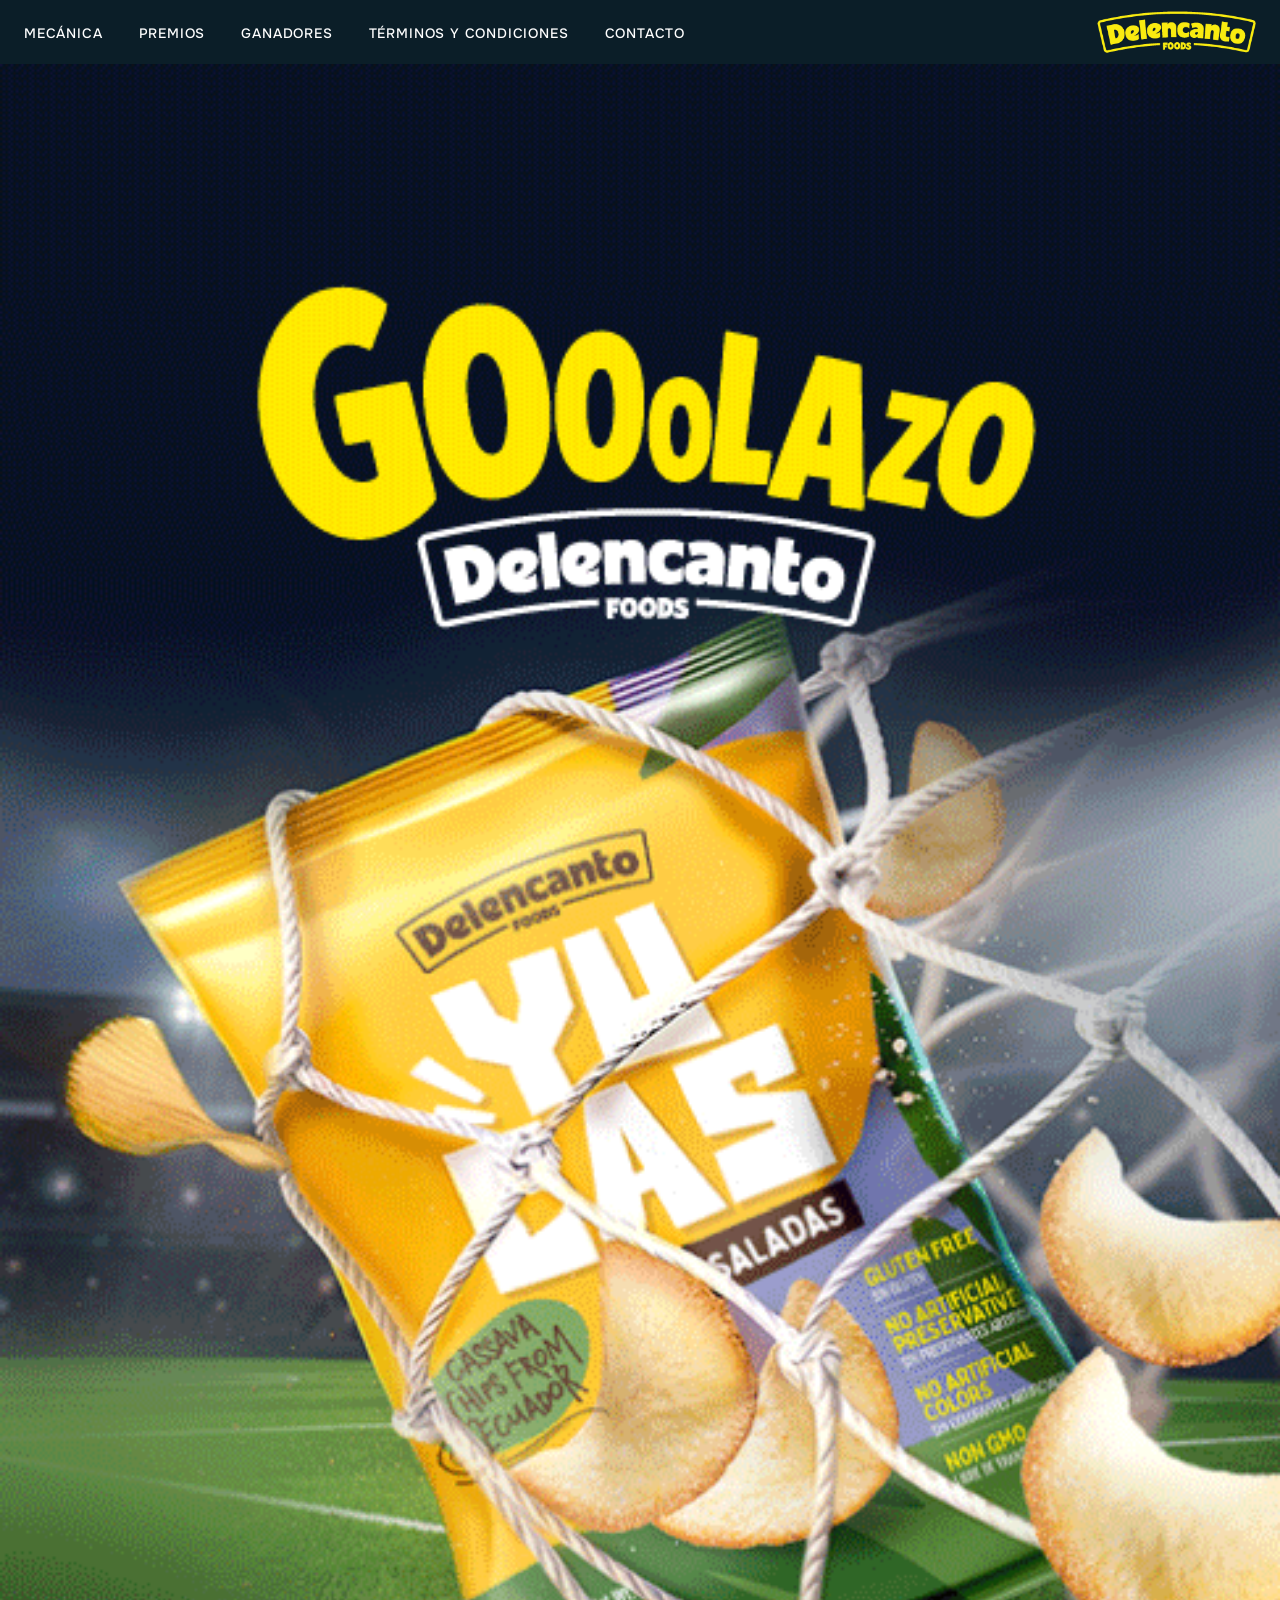
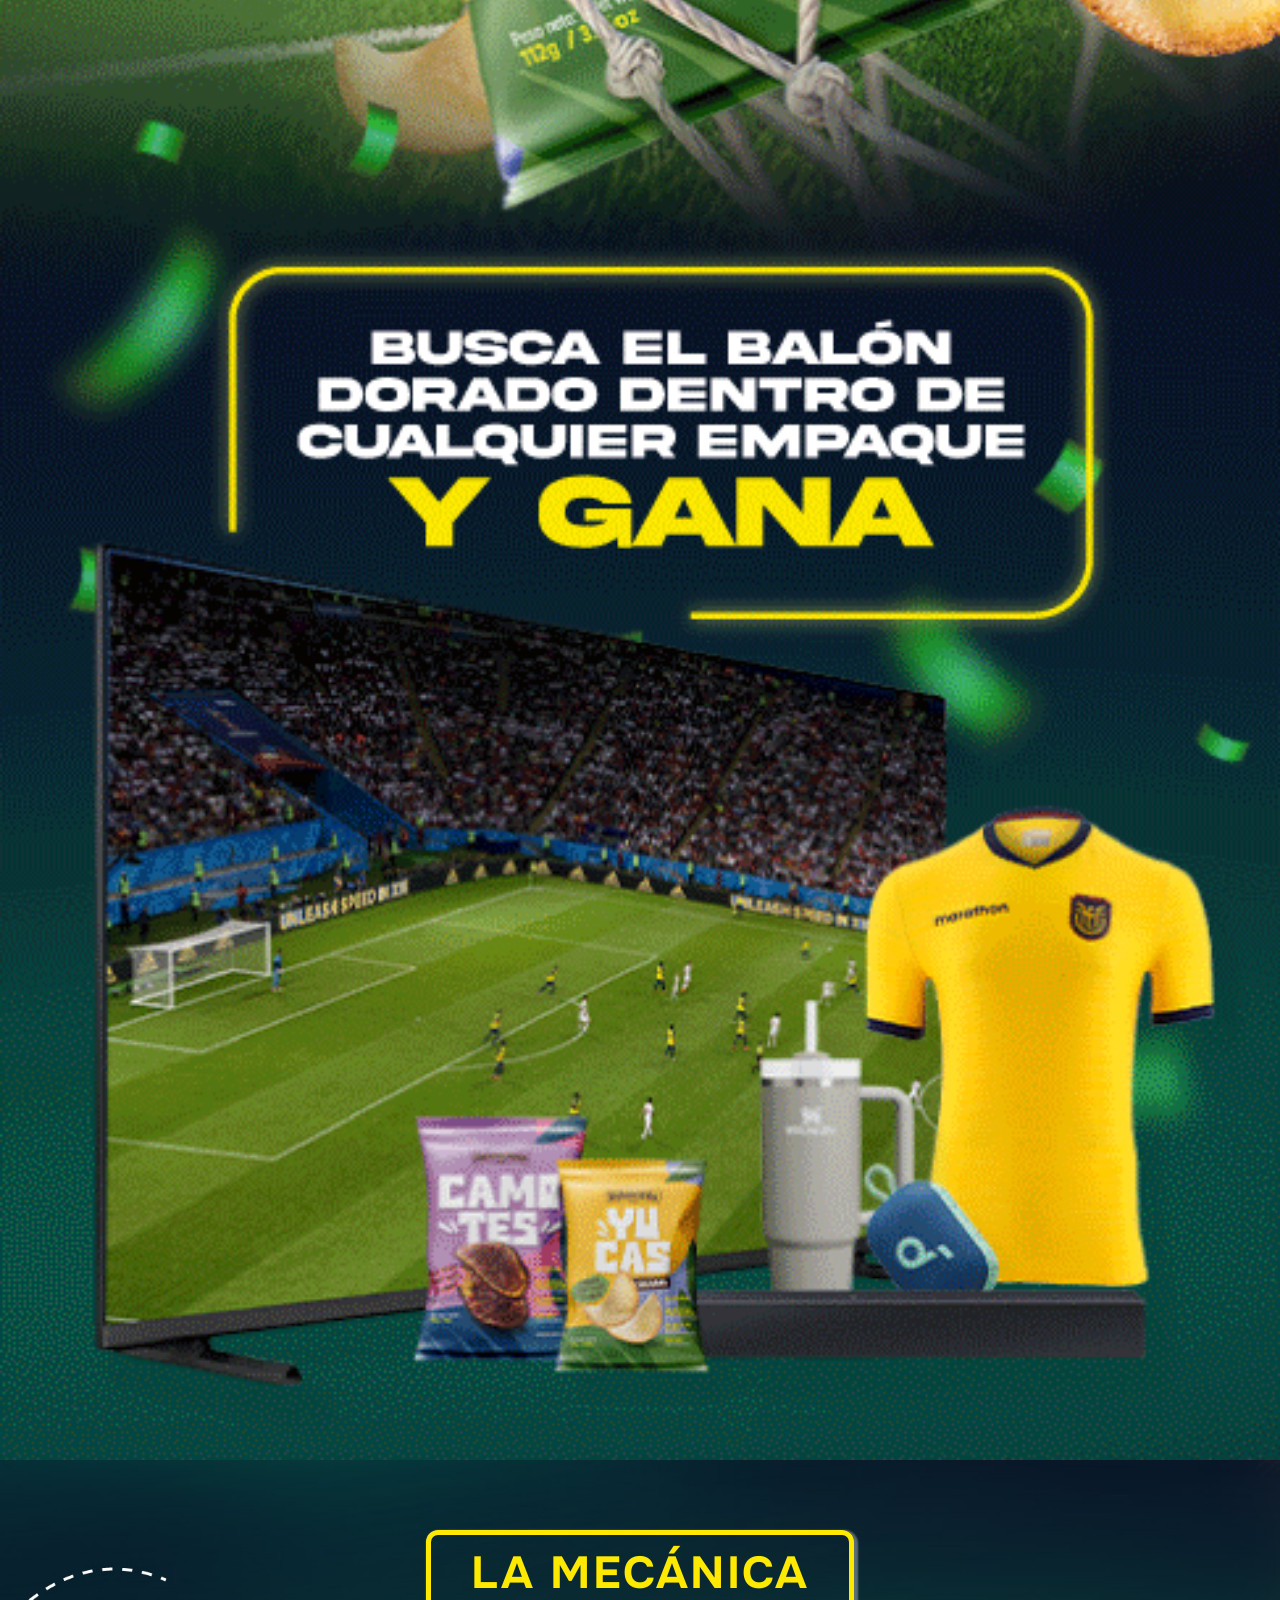
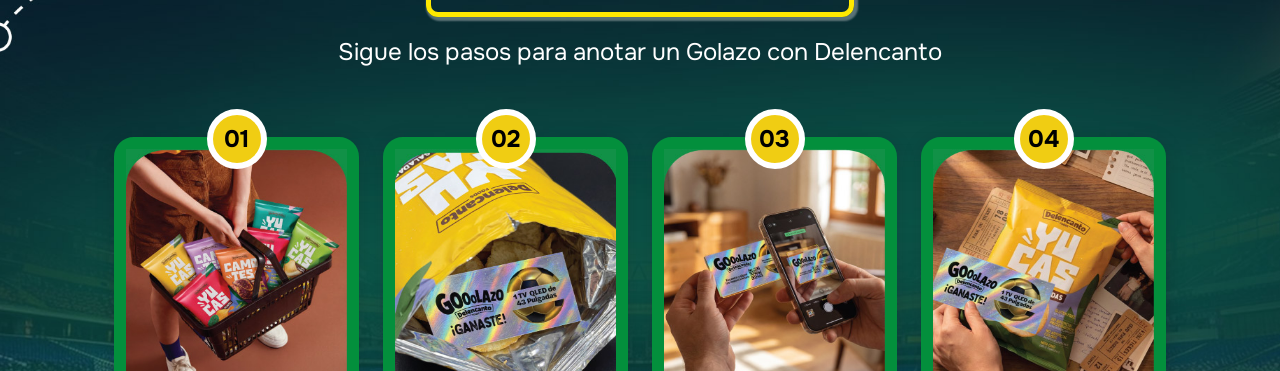
==== index.html @ becabbd2 "Card fixes and subtitle also" ====
<!DOCTYPE html>
<html lang="es">
<head>
  <meta charset="UTF-8" />
  <meta name="viewport" content="width=device-width, initial-scale=1.0" />
  <meta name="description" content="GOooLAZO – La promo mundial de Delencanto Foods. Busca el Balón Dorado en tu empaque y gana premios increíbles." />
  <title>GOooLAZO – Delencanto Foods</title>
  <link rel="preconnect" href="https://fonts.googleapis.com" />
  <link rel="preconnect" href="https://fonts.gstatic.com" crossorigin />
  <link href="https://fonts.googleapis.com/css2?family=Onest:wght@100;300;400;500;700;900&display=swap" rel="stylesheet" />
  <link rel="stylesheet" href="css/styles.css" />
</head>
<body>

  <!-- ══════════════════════════════════════════════════════
       HEADER
  ══════════════════════════════════════════════════════ -->
  <header class="site-header">
    <div class="header-inner">

          <!-- Hamburger (mobile) -->
      <button class="hamburger" id="hamburger" aria-label="Abrir menú" aria-expanded="false">
        <span></span><span></span><span></span>
      </button>

      <!-- Desktop nav -->
      <nav aria-label="Navegación principal">
        <ul class="nav-links">
          <li><a href="#mecanica">Mecánica</a></li>
          <li><a href="#premios">Premios</a></li>
          <li><a href="#ganadores">Ganadores</a></li>
          <li><a href="terminos.html">Términos y Condiciones</a></li>
          <li><a href="https://wa.me/593983345228" target="_blank" rel="noopener noreferrer">Contacto</a></li>
        </ul>
      </nav>

      <!-- Logo -->
      <div class="header-logo">
       <img src="assets/images/logo-delencanto.png" alt="Delencanto Foods" /> 
      </div>

  

    </div>

    <!-- Mobile nav dropdown -->
    <nav id="mobile-nav" class="mobile-nav" aria-label="Menú móvil">
      <a href="#mecanica">Mecánica</a>
      <a href="#premios">Premios</a>
      <a href="#ganadores">Ganadores</a>
      <a href="terminos.html">Términos y Condiciones</a>
      <a href="https://wa.me/593983345228" target="_blank" rel="noopener noreferrer">Contacto</a>
    </nav>
  </header>


  <!-- ══════════════════════════════════════════════════════
       HERO
       Desktop image : assets/images/hero-desktop.jpg
       Mobile image  : assets/images/hero-mobile.jpg
  ══════════════════════════════════════════════════════ -->
  <section class="hero" id="hero" aria-label="GOooLAZO – Busca el Balón Dorado en cualquier empaque Delencanto y Gana">
    <picture>
      <source media="(max-width: 768px)" srcset="assets/images/heroMobile.png" />
      <img
        class="hero-img"
        src="assets/images/hero1Desktop.jpg"
        alt="GOooLAZO – Busca el Balón Dorado dentro de cualquier empaque Delencanto y Gana"
      />
    </picture>
  </section>


  <!-- ══════════════════════════════════════════════════════
       LA MECÁNICA
  ══════════════════════════════════════════════════════ -->
  <section class="mecanica" id="mecanica" aria-labelledby="mecanica-title">

    <div class="section-title-wrap">
      <h2 class="section-badge" id="mecanica-title">La Mecánica</h2>
    </div>
    <p class="section-subtitle">Sigue los pasos para anotar un Golazo con Delencanto</p>
  <p class="section-subtitle mobile">Sigue los pasos para anotar <br />un Golazo con Delencanto</p>

    <!-- ── DESKTOP: 4-col grid ─────────────────────────── -->
    <div class="mecanica-cards">

      <article class="step-card">
        <div class="step-number">01</div>
         <img class="step-image" src="assets/images/mecanica1.jpg" alt="Fundas de Delencanto" /> 
        <div class="step-content">
          <h3 class="step-title">El Pitazo Inicial</h3>
          <p class="step-desc">Compra cualquier producto Delencanto y prepárate para jugar.</p>
        </div>
      </article>

      <article class="step-card">
        <div class="step-number">02</div>
         <img class="step-image" src="assets/images/mecanica2.jpg" alt="Golazo" /> 
        <div class="step-content">
          <h3 class="step-title">El Regate</h3>
          <p class="step-desc">Busca dentro el <strong>Balón Dorado.</strong></p> 
          <p class="step-desc">Si lo encuentras, ¡ganas premios al instante! Televisores, Barras de Sonido, Parlantes, Tomatodos, Camisetas de La Tri y muchos premios más.</p>
        </div>
      </article>

      <article class="step-card">
        <div class="step-number">03</div>
         <img class="step-image" src="assets/images/mecanica3.jpg" alt="Golazo 2" /> 
        <div class="step-content">
          <h3 class="step-title">El Remate</h3>
          <p class="step-desc"><strong>Escanea el código QR</strong> que viene en el balón para contactarnos por WhatsApp y validar tu premio.</p>
        </div>
      </article>

      <article class="step-card">
        <div class="step-number">04</div>
          <img class="step-image" src="assets/images/mecanica4.jpg" alt="Golazo 3" /> 
        <div class="step-content">
          <h3 class="step-title">¡Golaaaazoooo!</h3>
          <p class="step-desc">Guarda tu Balón Dorado y el empaque original para la entrega de tu premio. Este Mundial, el gol lo haces tú con Delencanto.<br>
             <strong>Promoción válida del 01 de mayo al 31 de junio.</strong></p>
        </div>
      </article>

    </div><!-- /.mecanica-cards -->

    <!-- ── MOBILE: Carousel ────────────────────────────── -->
    <div class="mecanica-carousel-wrapper carousel-wrapper" aria-label="Pasos de la mecánica">
      <button class="carousel-btn prev" aria-label="Anterior">&#8249;</button>
      <div class="carousel-track-container">
        <div class="carousel-track">

          <div class="carousel-slide">
            <article class="step-card">
              <div class="step-number">01</div>
              <img class="step-image" src="assets/images/mecanica1.jpg" alt="Fundas de Delencanto" /> 
              <div class="step-content">
                <h3 class="step-title">El Pitazo Inicial</h3>
                <p class="step-desc">Compra cualquier producto Delencanto y prepárate para jugar.</p>
              </div>
            </article>
          </div>

          <div class="carousel-slide">
            <article class="step-card">
              <div class="step-number">02</div>
                  <img class="step-image" src="assets/images/mecanica2.jpg" alt="Golazo" /> 
              <div class="step-content">
                <h3 class="step-title">El Regate</h3>
                <p class="step-desc">Busca dentro el <strong>Balón Dorado</strong>. Si lo encuentras, ¡ganas premios al instante! Televisores, Barras de Sonido, Parlantes, Tomatodos, Camisetas de La Tri y muchos premios más.</p>
              </div>
            </article>
          </div>

          <div class="carousel-slide">
            <article class="step-card">
              <div class="step-number">03</div>
              <img class="step-image" src="assets/images/mecanica3.jpg" alt="Golazo 2" /> 
              <div class="step-content">
                <h3 class="step-title">El Remate</h3>
                <p class="step-desc"><strong>Escanea el código QR</strong> que viene en el balón para contactarnos por WhatsApp y validar tu premio.</p>
              </div>
            </article>
          </div>

          <div class="carousel-slide">
            <article class="step-card">
              <div class="step-number">04</div>
                <img class="step-image" src="assets/images/mecanica4.jpg" alt="Golazo 3" /> 
              <div class="step-content">
                <h3 class="step-title">¡Golaaaazoooo!</h3>
                <p class="step-desc">Guarda tu Balón Dorado y el empaque original para la entrega de tu premio. Este Mundial, el gol lo haces tú con Delencanto.<br>
                  <strong>Promoción válida del 01 de mayo al 31 de junio.</strong></p>
              </div>
            </article>
          </div>

        </div><!-- /.carousel-track -->
      </div><!-- /.carousel-track-container -->
      <button class="carousel-btn next" aria-label="Siguiente">&#8250;</button>
    <!-- <div class="carousel-dots"></div> -->
    </div><!-- /.mecanica-carousel-wrapper -->

  </section><!-- /#mecanica -->


  <!-- ══════════════════════════════════════════════════════
       BRUSH DIVIDER: Mecánica → Premios
  ══════════════════════════════════════════════════════ -->
  <div class="brush-divider brush-divider-up" aria-hidden="true">
     <img src="assets/images/fondo-amarillo1.png" alt="" />
  </div>


  <!-- ══════════════════════════════════════════════════════
       LOS PREMIOS
  ══════════════════════════════════════════════════════ -->
  <section class="premios" id="premios" aria-labelledby="premios-title">

    <!-- Decorative field corner marks -->
    <img class="field-deco field-deco-left"  src="assets/images/field-left.png"  alt="" aria-hidden="true" />
    <img class="field-deco field-deco-right" src="assets/images/field-right.png" alt="" aria-hidden="true" />

    <!-- Decorative potato (mobile only) -->
    <img src="assets/images/papa.png" alt="" aria-hidden="true" class="premios-papa">

    <!-- Decorative arrows -->
    <img class="arrow-deco arrow-deco-tr" src="assets/images/arrow-tr.png" alt="" aria-hidden="true" />
    <img class="arrow-deco arrow-deco-bl" src="assets/images/arrow-bl.png" alt="" aria-hidden="true" />

    <div class="section-title-wrap">
      <h2 class="section-badge--premios" id="premios-title">Los Premios</h2>
    </div>
    <p class="section-subtitle">Son más de 175 fabulosos premios</p>

    <!-- ── DESKTOP: 3×2 grid ───────────────────────────── -->
    <div class="premios-grid-wrapper">
      <div class="premios-grid">

        <article class="prize-card">
          <img class="prize-image" src="assets/images/premio1.png" alt="Televisor 43 pulgadas" />
          <p class="prize-name">Televisores de 43 pulgadas</p>
        </article>

        <article class="prize-card">
          <img class="prize-image" src="assets/images/premio2.png" alt="Barra de Sonido Samsung" />
          <p class="prize-name">Barras de Sonido Samsung</p>
        </article>

        <article class="prize-card">
          <img class="prize-image" src="assets/images/premio3.png" alt="Parlante" />
          <p class="prize-name">Parlantes</p>
        </article>

        <article class="prize-card">
          <img class="prize-image" src="assets/images/premio4.png" alt="Tomatodo Stanley" />
          <p class="prize-name">Tomatodos Stanley</p>
        </article>

        <article class="prize-card">
          <img class="prize-image" src="assets/images/premio5.png" alt="Camiseta de la Tri" />
          <p class="prize-name">Camisetas de la Tri</p>
        </article>

        <article class="prize-card">
          <img class="prize-image" src="assets/images/premio6.png" alt="Productos Delencanto" />
          <p class="prize-name">Productos Delencanto</p>
        </article>

      </div><!-- /.premios-grid -->
    </div>

    <!-- ── MOBILE: Carousel (1 card per slide) ─────────── -->
    <div class="premios-carousel-wrapper carousel-wrapper" aria-label="Premios">
      <button class="carousel-btn prev" aria-label="Anterior">&#8249;</button>
      <div class="carousel-track-container">
        <div class="carousel-track">

          <div class="carousel-slide">
            <article class="prize-card">
                <img class="prize-image" src="assets/images/premio1.png" alt="Televisor 43 pulgadas" />
              <p class="prize-name">Televisores de 43 pulgadas</p>
            </article>
          </div>

          <div class="carousel-slide">
            <article class="prize-card">
               <img class="prize-image" src="assets/images/premio2.png" alt="Barra de Sonido Samsung" />
              <p class="prize-name">Barras de Sonido Samsung</p>
            </article>
          </div>

          <div class="carousel-slide">
            <article class="prize-card">
               <img class="prize-image" src="assets/images/premio3.png" alt="Parlante" />
              <p class="prize-name">Parlantes</p>
            </article>
          </div>

          <div class="carousel-slide">
            <article class="prize-card">
               <img class="prize-image" src="assets/images/premio4.png" alt="Tomatodo Stanley" />
              <p class="prize-name">Tomatodos Stanley</p>
            </article>
          </div>

          <div class="carousel-slide">
            <article class="prize-card">
               <img class="prize-image" src="assets/images/premio5.png" alt="Camiseta de la Tri" />
              <p class="prize-name">Camisetas de la Tri</p>
            </article>
          </div>

          <div class="carousel-slide">
            <article class="prize-card">
               <img class="prize-image" src="assets/images/premio6.png" alt="Productos Delencanto" />
              <p class="prize-name">Productos Delencanto</p>
            </article>
          </div>

        </div><!-- /.carousel-track -->
      </div>
      <button class="carousel-btn next" aria-label="Siguiente">&#8250;</button>
    </div><!-- /.premios-carousel-wrapper -->

  </section><!-- /#premios -->


  <!-- ══════════════════════════════════════════════════════
       BRUSH DIVIDER: Premios → Ganadores
  ══════════════════════════════════════════════════════ -->
  <div class="brush-divider brush-divider-amber-to-white" aria-hidden="true">
     <img src="assets/images/background-ganadores.jpg" alt="Background Ganadores" /> 
  </div>


  <!-- ══════════════════════════════════════════════════════
       GANADORES  (hidden until June – controlled by SHOW_GANADORES in main.js)
  ══════════════════════════════════════════════════════ -->
  <section class="ganadores hidden" id="ganadores" aria-labelledby="ganadores-title">

    <!-- Decorative arrows -->
    <img src="assets/images/arrow-tr2.png" alt="" aria-hidden="true" class="ganadores-arrow ganadores-arrow-left">
    <img src="assets/images/arrow-tr.png" alt="" aria-hidden="true" class="ganadores-arrow ganadores-arrow-right">

    <!-- Decorative potato (desktop only) -->
    <img src="assets/images/papa.png" alt="" aria-hidden="true" class="ganadores-papa">

    <div class="ganadores-inner">
      <div class="section-title-wrap">
        <h2 class="section-badge" id="ganadores-title">Ganadores</h2>
      </div>
      <p class="section-subtitle-winners">Aquí están todos los afortunados ganadores</p>

      <!-- ── DESKTOP: Carousel 3-col (filled by JS) ──────── -->
      <div class="ganadores-desktop-carousel carousel-wrapper" aria-label="Ganadores">
        <div class="carousel-track-container">
          <div class="carousel-track" id="winners-desktop-track"></div>
        </div>
        <div class="carousel-nav-bar">
          <button class="carousel-btn prev" aria-label="Anterior">&#8249;</button>
          <div class="carousel-dots" id="winners-desktop-dots"></div>
          <button class="carousel-btn next" aria-label="Siguiente">&#8250;</button>
        </div>
      </div>

      <!-- ── MOBILE: Carousel (filled by JS) ───────────── -->
      <div class="ganadores-carousel-wrapper carousel-wrapper" aria-label="Ganadores">
        <div class="carousel-track-container">
          <div class="carousel-track" id="winners-carousel-track"></div>
        </div>
        <div class="carousel-nav-bar">
          <button class="carousel-btn prev" aria-label="Anterior">&#8249;</button>
          <div class="carousel-dots" id="winners-carousel-dots"></div>
          <button class="carousel-btn next" aria-label="Siguiente">&#8250;</button>
        </div>
      </div>

    </div><!-- /.ganadores-inner -->

  </section><!-- /#ganadores -->



  <!-- ══════════════════════════════════════════════════════
       FOOTER
  ══════════════════════════════════════════════════════ -->
  <footer class="site-footer">
    <div class="footer-inner">

      <!-- Left: Contact -->
      <div class="footer-contact">
        <h3>Contacto</h3>
        <a class="footer-contact-item" href="mailto:marketing@delencantoec.com">
          <img src="assets/images/mail.svg" alt="Mail Icon" aria-hidden="true" class="footer-mail-icon" height="25px" width="25px"/>
        marketing@delencantoec.com
      </a>
        <a class="footer-contact-item" href="https://wa.me/593000000000" target="_blank" rel="noopener noreferrer">
          <!-- WhatsApp icon -->
          <img src="assets/images/whatsApp.svg" alt="WhatsApp Icon" aria-hidden="true" class="footer-whatsapp-icon" height="25px" width="25px"/>
          098 315 457
        </a>
      </div>

      <!-- Center: Logos -->
      <div class="footer-logos">
         <img class="footer-logo-delencanto" src="assets/images/logo-footer.png" alt="Delencanto Foods" />
      
      </div>

      <!-- Right: Social -->
      <div class="footer-social">
        <p>Síguenos:</p>
        <div class="social-icons">
          <!-- Facebook -->
          <a class="social-icon" href="https://www.facebook.com/Delencantoec" target="_blank" rel="noopener noreferrer" aria-label="Facebook">
            <img src="assets/images/facebook.svg" alt="Facebook Icon" aria-hidden="true" height="35px" width="35px"/>
          </a>
          <!-- Instagram -->
          <a class="social-icon" href="https://www.instagram.com/delencanto_ec/" target="_blank" rel="noopener noreferrer" aria-label="Instagram">
            <img src="assets/images/instagram.svg" alt="Instagram Icon" aria-hidden="true" height="35px" width="35px"/>
          </a>
          <!-- TikTok -->
          <a class="social-icon" href="https://www.tiktok.com/@delencantoec?_r=1&_t=ZS-95whRxhycyu" target="_blank" rel="noopener noreferrer" aria-label="TikTok">
            <img src="assets/images/tiktok.svg" alt="TikTok Icon" aria-hidden="true" height="35px" width="35px"/>
          </a>
        </div>
      </div>

    </div><!-- /.footer-inner -->

    <div class="footer-bottom">
      &copy; Copyright © 2026 Delencanto
    </div>
  </footer>

  <script src="js/main.js"></script>
</body>
</html>
---- css/styles.css ----
/* ============================================================
   DELENCANTO – GOOOLAZO MUNDIAL
   styles.css
   ============================================================ */

/* ── Google Fonts ─────────────────────────────────────────── */
@import url('https://fonts.googleapis.com/css2?family=Onest:wght@100;300;400;500;700;900&display=swap');

/* ── Custom font (AkiraExpanded – drop files here when ready) */
/* @font-face {
  font-family: 'AkiraExpanded';
  src: url('../assets/fonts/AkiraExpanded-SuperBold.woff2') format('woff2');
  font-weight: 800;
  font-style: normal;
} */
/* NOTE: Only Onest is used. If AkiraExpanded is provided later,
   update --font-display below to include it. */

/* ── CSS Variables ────────────────────────────────────────── */
:root {
  --green-dark:   #0d3b14;
  --dark-blue:    #081126;
  --green-mid:    #038F3C;
  --green-light:  #038F3C;
  --yellow:       #FFE900; 
  --yellow-mid: #F0CD13;
  --yellow-dark:  #e6b800; 
  --amber:        #F4BC41;
  --amber-light:  #f5bc2f;
  --dark-blue:    #081025;
  --white:        #ffffff;
  --gray-light:   #f2f2f2;
  --gray-text:    #444444;
  --white:   #ffffff;
  --black:  #000000;

  --font-display: 'Onest', sans-serif;
  --font-heading: 'Onest', sans-serif;
  --font-body:    'Onest', sans-serif;

  --radius:       12px;
  --radius-lg:    20px;
  --shadow:       0 4px 20px rgba(0,0,0,0.15);
  --transition:   0.3s ease;
}

/* ── Reset ────────────────────────────────────────────────── */
*, *::before, *::after { box-sizing: border-box; margin: 0; padding: 0; }
html { scroll-behavior: smooth; }
body {
  font-family: var(--font-body);
  color: var(--gray-text);
  background: var(--white);
  overflow-x: hidden;
}
img { max-width: 100%; display: block; }
a { text-decoration: none; color: inherit; }
ul { list-style: none; }

/* ============================================================
   HEADER / NAV
   ============================================================ */
.site-header {
  position: sticky;
  top: 0;
  z-index: 1000;
  background: #0b1e28;
}

.header-inner {
  max-width: 1280px;
  margin: 0 auto;
  padding: 0 24px;
  height: 64px;
  display: flex;
  align-items: center;
  justify-content: space-between;
}

/* Nav links */
.nav-links {
  display: flex;
  gap: 36px;
  align-items: center;
}

.nav-links a {
  font-family: var(--font-body);
  font-weight: 500;
  font-size: 0.85rem;
  letter-spacing: 0.06em;
  text-transform: uppercase;
  color: var(--white);
  padding: 4px 0;
  border-bottom: 2px solid transparent;
  transition: color var(--transition), border-color var(--transition);
}

.nav-links a:hover,
.nav-links a.active {
  color: var(--yellow);
  border-bottom-color: var(--yellow);
}

/* Logo */
.header-logo img {
  height: 44px;
  width: auto;
}
.header-logo .logo-placeholder {
  height: 44px;
  width: 130px;
  background: var(--yellow);
  border-radius: 6px;
  display: flex;
  align-items: center;
  justify-content: center;
  font-family: var(--font-display);
  font-size: 1rem;
  color: var(--green-dark);
  letter-spacing: 0.04em;
}

/* Hamburger */
.hamburger {
  display: none;
  flex-direction: column;
  gap: 5px;
  background: none;
  border: none;
  cursor: pointer;
  padding: 4px;
}
.hamburger span {
  display: block;
  width: 26px;
  height: 3px;
  background: var(--yellow);
  border-radius: 2px;
  transition: transform var(--transition), opacity var(--transition);
}
.hamburger.open span:nth-child(1) { transform: translateY(8px) rotate(45deg); }
.hamburger.open span:nth-child(2) { opacity: 0; }
.hamburger.open span:nth-child(3) { transform: translateY(-8px) rotate(-45deg); }

/* Mobile nav */
.mobile-nav {
  display: none;
  flex-direction: column;
  background: var(--dark-blue);
  padding: 16px 24px 24px;
  gap: 20px;
}
.mobile-nav a {
  font-family: var(--font-body);
  font-weight: 700;
  font-size: 1rem;
  text-transform: uppercase;
  letter-spacing: 0.06em;
  color: var(--white);
  transition: color var(--transition);
}
.mobile-nav a:hover { color: var(--yellow); }
.mobile-nav.open { display: flex; }

/* ============================================================
   SECTION TITLE BADGE
   ============================================================ */
.section-title-wrap {
  text-align: center;
  margin-bottom: 10px;
}

.section-badge {
  display: inline-block;
  background: transparent;
  border: 5px solid var(--yellow);
  border-radius: 12px;
  padding: 10px 40px;
  font-family: var(--font-display);
  font-size: 2.8rem;
  letter-spacing: 0.05em;
    color: var(--yellow);
  text-transform: uppercase;
  box-shadow: 2px 2px 2px 2px rgba(252, 251, 251, 0.2), 2px 2px 2px 2px rgba(241, 237, 237, 0.19);
}

.section-badge--premios {
  display: inline-block;
  background: transparent;
  border: 5px solid var(--white);
  border-radius: 12px;
  padding: 10px 40px;
  font-family: var(--font-display);
  font-size: 2.8rem;
  letter-spacing: 0.05em;
  font-weight: bolder;
  color: var(--black);
  text-transform: uppercase;
    box-shadow: 2px 2px 2px 2px rgba(252, 251, 251, 0.2), 2px 2px 2px 2px rgba(241, 237, 237, 0.19);
}


.section-subtitle, .section-subtitle-winners {
  text-align: center;
  font-family: var(--font-body);
  font-size: 1.5rem;
  color: var(--white);
  margin-top: 20px;
  margin-bottom: 70px;
}
.section-subtitle.mobile { display: none; }

/* ============================================================
   HERO SECTION
   Desktop: assets/images/hero-desktop.jpg
   Mobile:  assets/images/hero-mobile.png
   ============================================================ */
.hero {
  display: block;
  /* Dark green fallback shown while image loads or is missing */
  background-color: var(--green-dark);
  /* Minimum height so layout doesn't collapse before images arrive */
  min-height: 480px;
  line-height: 0;
}

.hero-img {
  width: 100%;
  height: auto;
  display: block;
}

@media (max-width: 768px) {
  .hero {
    min-height: 300px;
  }
}

/* ============================================================
   MECÁNICA SECTION
   ============================================================ */
.mecanica {
  position: relative;
  background-color: var(--white);
  /* Optional: stadium background at low opacity */
  background-image: url('../assets/images/fondoMecanicaPC.jpg');
  background-size: cover;
  background-position: top center;
  padding: 70px 0 160px;
  overflow: hidden;
}


.mecanica .section-title-wrap,
.mecanica .section-subtitle, .section-subtitle-winners,
.mecanica-carousel-wrapper { position: relative; z-index: 1; }

/* Cards container */
.mecanica-cards {
  display: grid;
  grid-template-columns: repeat(4, 1fr);
  align-items: stretch;
  gap: 24px;
  max-width: 1100px;
  margin: 0 auto;
  padding: 0 24px;
}

/* Step card */
.step-card {
  background: var(--white);
  border-radius: var(--radius-lg);
  border: 12px solid var(--green-light);
  overflow: visible;
  position: relative;
  padding-top: 0px;
  box-shadow: var(--shadow);
  text-align: center;
  display: flex;
  flex-direction: column;
}

.step-number {
  position: absolute;
  top: -40px;
  left: 50%;
  transform: translateX(-50%);
  width: 60px;
  height: 60px;
  background: var(--yellow-mid);
  border: 6px solid var(--white);
  border-radius: 50%;
  font-family: var(--font-display);
  font-size: 1.5rem;
  color: var(--black);
  font-weight: bolder;
  display: flex;
  align-items: center;
  justify-content: center;
  z-index: 2;
}

.step-image {
  width: 100%;
  height: 250px;
  object-fit: fill;
  background-color: #038F3C;
}
.step-image-placeholder {
  width: 100%;
  height: 180px;
  border-radius: 12px 12px 0 0;
  background-color: #038F3C;
  display: flex;
  align-items: center;
  justify-content: center;
  color: #666;
  font-size: 0.8rem;
}

.step-content {
  padding: 16px 16px 20px;
  display: flex;
  flex-direction: column;
  align-items: center;
  flex: 1;
}
.step-title {
  font-family: var(--font-heading);
  font-weight: 700;
  font-size: 1rem;
  color: var(--white);
  margin-bottom: 8px;
  text-align: center;
  background: var(--green-light);
  border-radius: 25px;
  padding: 10px;
  width: 100%;
}
.step-desc {
  font-size: 0.72rem;
  line-height: 1.2;
  color: var(--gray-text);
  text-align: justify;
  margin-top: auto;
  margin-bottom: auto;
}

/* ============================================================
   PREMIOS SECTION
   ============================================================ */
.premios {
  position: relative;
  background-image: url('../assets/images/background-bar-yellow.jpg');
  background-repeat: repeat-x;
  background-size: cover;
  background-position: center;
  padding: 40px 0 200px;
  overflow: unset;
}
.premios::before {
  content: '';
  position: absolute;
  inset: 0;
  background-image: url('../assets/images/background-bar-yellow.jpg');
  background-repeat: repeat-x;
  z-index: 0;
}

.premios .section-title-wrap,
.premios .section-subtitle, .section-subtitle-winners,
.premios-grid-wrapper { position: relative; z-index: 1; }

.premios .section-subtitle, .section-subtitle-winners { color: var(--dark-blue); font-weight: 700; }

/* Soccer field corner marks (decorative) */
.field-deco {
  position: absolute;
  z-index: 0;
  opacity: 1;
  pointer-events: none;
}
.field-deco-left  { left: 0; top: 50%; transform: translateY(-50%); width: 140px; }
.field-deco-right { right: 0; top: 50%; transform: translateY(-50%); width: 140px; }

/* Decorative arrow swooshes */
.arrow-deco {
  position: absolute;
  z-index: 0;
  opacity: 1;
  pointer-events: none;
}
.arrow-deco-tr { top: 15%; right: 14%; width: 160px; }
.arrow-deco-bl { bottom: 19%; left: 14%; width: 130px; }

/* Decorative potato – mobile only */
.premios-papa {
  display: none;
  position: absolute;
  right: -10px;
  top: -50px;
  width: 80px;
  pointer-events: none;
  z-index: 2;
  transform: rotate(15deg);
}

/* Prize grid */
.premios-grid {
  display: grid;
  grid-template-columns: repeat(3, 1fr);
  gap: 28px;
  max-width: 900px;
  margin: 0 auto;
  padding: 0 24px;
}

.prize-card {
  background: transparent;
  border-radius: var(--radius-lg);
  overflow: hidden;
  text-align: center;
  transition: transform var(--transition), box-shadow var(--transition);
  cursor: default;
}
.prize-card:hover {
  transform: translateY(-4px);
  box-shadow: 0 8px 28px rgba(0,0,0,0.2);
}

.prize-image {
  width: 100%;
  height: 180px;
  object-fit: cover;
}
.prize-image-placeholder {
  width: 100%;
  height: 180px;
  background: rgba(255,255,255,0.25);
  display: flex;
  align-items: center;
  justify-content: center;
  color: var(--green-dark);
  font-size: 0.8rem;
  font-weight: 700;
}

.prize-name {
  font-family: var(--font-heading);
  font-weight: 700;
  font-size: 0.95rem;
  color: var(--dark-blue);
  padding: 12px 12px 16px;
  text-align: center;
}

/* ============================================================
   GANADORES SECTION
   ============================================================ */
.ganadores {
  position: relative;
  background: var(--dark-blue);
  padding: 0px 0 80px;
}

.ganadores.hidden { display: none; }

.ganadores-inner {
  max-width: 1100px;
  margin: 0 auto;
  padding: 0 24px;
  position: relative;
  z-index: 1;
}

/* Decorative arrows in ganadores section */
.ganadores-arrow {
  position: absolute;
  width: 150px;
  opacity: 0.85;
  pointer-events: none;
  z-index: 2;
}
.ganadores-arrow-left {
  left: 12%;
  top: 35%;
  transform: translateY(-60%);
}
.ganadores-arrow-right {
  right: 12%;
  top: 35%;
  transform: translateY(-60%);
}

/* Decorative potato – desktop only */
.ganadores-papa {
  display: none;
  position: absolute;
  right: 10%;
  top: -30px;
  width: 180px;
  pointer-events: none;
  z-index: 2;
  transform: rotate(10deg);
  margin-top: -20px;  
}

/* Desktop winners carousel */
.ganadores-desktop-carousel {
  display: none;
}
.winners-columns {
  display: grid;
  grid-template-columns: repeat(3, 1fr);
  gap: 0 20px;
}
.winners-col {
  display: flex;
  flex-direction: column;
  gap: 8px;
}

/* Winner row */
.winner-row {
  display: flex;
  align-items: stretch;
  overflow: hidden;
  font-size: 0.88rem;
  gap: 5px;
}
.winner-name {
  flex: 1;
  font-weight: 700;
  color: var(--dark-blue);
  background: var(--gray-light);
  padding: 10px 14px;
}
.winner-city {
  background: #2b2b2b;
  color: var(--white);
  padding: 10px 0;
  font-size: 0.85rem;
  font-weight: 700;
  white-space: nowrap;
  width: 90px;
  flex-shrink: 0;
  display: flex;
  align-items: center;
  justify-content: center;
}

/* ============================================================
   CAROUSEL (shared)
   ============================================================ */
.carousel-wrapper {
  position: relative;
}

.carousel-track-container {
 /* overflow: hidden;  Changed it due to step number not working the negative values */
  overflow: unset; 
  width: 100%;
}

.carousel-track {
  display: flex;
  transition: transform 0.4s ease;
  will-change: transform;
}

.carousel-slide {
  flex: 0 0 100%;
  width: 100%;
  padding: 0 12px;
}

/* Arrow buttons */
.carousel-btn {
  position: absolute;
  top: 50%;
  transform: translateY(-50%);
  background: transparent;
  border: 2px solid var(--white);
  color: var(--white);
  border-radius: 50%;
  width: 38px;
  height: 38px;
  font-size: 1.1rem;
  cursor: pointer;
  display: flex;
  align-items: center;
  justify-content: center;
  z-index: 10;
  transition: background var(--transition), color var(--transition);
}
.carousel-btn:hover { background: rgba(255,255,255,0.15); }
.carousel-btn.prev { left: 0; }
.carousel-btn.next { right: 0; }

/* Nav bar: arrows + dots in one row */
.carousel-nav-bar {
  display: flex;
  align-items: center;
  justify-content: center;
  gap: 12px;
  margin-top: 20px;
}
.carousel-nav-bar .carousel-btn {
  position: static;
  transform: none;
  border: none;
  border-radius: 0;
  background: transparent;
  width: auto;
  height: auto;
  font-size: 2.6rem;
  line-height: 1;
}
.carousel-nav-bar .carousel-btn:hover { background: transparent; color: var(--gray-light); }

/* Dots */
.carousel-dots {
  display: flex;
  justify-content: center;
  gap: 8px;
  margin-top: 0;
}
.carousel-dot {
  width: 10px;
  height: 10px;
  border-radius: 50%;
  background: #ccc;
  border: none;
  cursor: pointer;
  transition: background var(--transition), transform var(--transition);
}
.carousel-dot.active {
  background: var(--green-dark);
  transform: scale(1.3);
}
/* On amber background (Premios) */
.premios .carousel-dot { background: rgba(255,255,255,0.4); }
.premios .carousel-dot.active { background: var(--green-dark); }

/* ============================================================
   FOOTER
   ============================================================ */
.site-footer {
  background: var(--green-light);
  padding: 40px 24px 30px;
}

.footer-inner {
  max-width: 1280px;
  margin: 0 auto;
  display: grid;
  grid-template-columns: 1fr auto 1fr;
  align-items: center;
  gap: 24px;
}

/* Left: Contacto */
.footer-contact h3 {
  font-family: var(--font-display);
  font-size: 1.7rem;
  color: var(--white);
  margin-bottom: 12px;
  letter-spacing: 0.04em;
}
.footer-contact-item {
  display: flex;
  align-items: center;
  gap: 8px;
  color: var(--white);
  font-size: 0.88rem;
  margin-bottom: 6px;
  transition: color var(--transition);
}
.footer-contact-item:hover { color: var(--yellow); }
.footer-contact-item svg {
  width: 18px;
  height: 18px;
  flex-shrink: 0;
  fill: var(--yellow);
}

/* Center: Logos */
.footer-logos {
  text-align: center;
  display: flex;
  flex-direction: column;
  align-items: center;
  gap: 8px;
}
.footer-logo-gooolazo {
  width: 160px;
}
.footer-logo-gooolazo-placeholder {
  width: 160px;
  height: 56px;
  background: var(--yellow);
  border-radius: 8px;
  display: flex;
  align-items: center;
  justify-content: center;
  font-family: var(--font-display);
  font-size: 1.4rem;
  color: var(--green-dark);
}
.footer-logo-delencanto {
  width: 250px;
}
.footer-logo-delencanto-placeholder {
  width: 200px;
  height: 89px;
  background: rgba(255,215,0,0.2);
  border: 1px solid var(--yellow);
  border-radius: 6px;
  display: flex;
  align-items: center;
  justify-content: center;
  font-size: 0.7rem;
  color: var(--yellow);
}

/* Right: Social */
.footer-social {
  display: inline-flex;
  align-items: center;
  justify-content: flex-end;
}

.footer-social p {
  color: var(--white);
  font-weight: 700;
  font-size: 0.85rem;
  letter-spacing: 0.08em;
  margin-right: 10px;
}
.social-icons {
  display: flex;
  gap: 12px;
  justify-content: flex-end;
}
.social-icon {
  width: 36px;
  height: 36px;
  border-radius: 50%;
  display: flex;
  align-items: center;
  justify-content: center;
  transition: background var(--transition), transform var(--transition);
}
.social-icon:hover { background: none; transform: scale(1.1); }
.social-icon svg { width: 18px; height: 18px; fill: var(--green-dark); }

.footer-bottom {
  max-width: 1280px;
  margin: 24px auto 0;
  padding-top: 16px;
  border-top: 1px solid var(--white);
  text-align: left;
  color: var(--white);
  font-size: 0.75rem;
  font-weight: bold;
}

/* ============================================================
   TÉRMINOS PAGE
   ============================================================ */
.terminos-content {
  max-width: 860px;
  margin: 0 auto;
  padding: 60px 24px 80px;
}
.terminos-content h1 {
  font-family: var(--font-display);
  font-size: 2.2rem;
  color: var(--green-dark);
  letter-spacing: 0.04em;
  margin-bottom: 24px;
  text-transform: uppercase;
}
.terminos-content h2 {
  font-family: var(--font-heading);
  font-weight: 700;
  font-size: 1.1rem;
  color: var(--green-dark);
  margin: 28px 0 8px;
}
.terminos-content p {
  font-size: 0.92rem;
  line-height: 1.7;
  color: var(--gray-text);
  margin-bottom: 12px;
}

/* ============================================================
   BRUSH STROKE DIVIDERS
   (decorative yellow/green paint strokes between sections)
   ============================================================ */
.brush-divider {
 width: 100%;
  height: 150px;
  position: relative;
  overflow: hidden;
  line-height: 0;
  margin-top: -150px;
}
.brush-divider img {
  width: 100%;
  height: 100%;
  object-fit: cover;
  object-position: center;
}
/* CSS fallback when image not yet available */
.brush-divider-down {
  background: linear-gradient(180deg, var(--green-dark) 0%, var(--white) 100%);
}
.brush-divider-up {
  background: transparent;
}
.brush-divider-amber-to-white {
  background: linear-gradient(180deg, var(--amber) 0%, var(--white) 100%);
}
.brush-divider-white-to-green {
  background: linear-gradient(180deg, var(--white) 0%, var(--green-dark) 100%);
}

/* ============================================================
   RESPONSIVE – MOBILE (max 768px)
   ============================================================ */
@media (max-width: 768px) {

  /* Header */
  .nav-links { display: none; }
  .hamburger { display: flex; }
  .header-logo .logo-placeholder { width: 100px; font-size: 0.8rem; }
  .header-inner { position: relative; }
  .header-logo {
    display: none;
    /*position: absolute;
    left: 50%;
    transform: translateX(-50%);*/
  }

  /* Hero */
  .hero-inner {
    flex-direction: column;
    text-align: center;
    padding: 40px 20px 50px;
  }
  .hero-content { max-width: 100%; }
  .hero-logo-gooolazo,
  .hero-logo-gooolazo-placeholder { width: 260px; margin: 0 auto 16px; }
  .hero-products { max-width: 90%; }
  .hero-tagline { font-size: 1.1rem; }

  /* Section badge */
  .section-badge { font-size: 1.7rem; padding: 8px 24px; }

  .section-badge--premios { font-size: 1.7rem; padding: 8px 24px; }

  /* Mecánica – hide grid, show carousel */
   .mecanica {
    padding: 30px 0 120px;
    background-image: url('../assets/images/fondoMecanicaMobile.jpg');
    background-size: cover;
    background-position: top center;
  }

  .mecanica-cards { display: none; }
  .mecanica-carousel-wrapper {
    width: 67%;
    margin: 0 auto;
    overflow: visible;
  }
  .mecanica-carousel-wrapper .carousel-track-container {
    overflow: hidden;
    padding-top: 44px; /* room for .step-number (top: -40px) */
  }
  
  .step-image { height: 225px; }
  
  .premios {
    padding: 40px 0 150px;
  }

  .premios-carousel-wrapper {
    width: 75%;
    margin: 0 auto;
    overflow: visible;
  }

  .ganadores-carousel-wrapper {
    width: 95%;
    margin: 0 auto;
    overflow: visible;
  }

  .premios-carousel-wrapper .carousel-track-container,
  .ganadores-carousel-wrapper .carousel-track-container {
    overflow: hidden;
  }

  .arrow-deco-tr {
  top: 28%;
  right: 4%;
  width: 80px;
}
.arrow-deco-bl {
  bottom: 23%;
  left: 4%;
  width: 80px;
}

.ganadores { padding: 50px 0 80px;}
.winner-row { margin-bottom: 5px; }
  /* Brush dividers */
  .brush-divider { height: 50px; margin-top: -100px;  }
  /* Push arrows outside the card with 5px gap */
  .carousel-btn.prev { left: -43px; }
  .carousel-btn.next { right: -43px; }

  /* Equal-height carousel cards */
  .carousel-track { align-items: stretch; }

  

 .mecanica-carousel-wrapper .carousel-slide {
    display: flex;
    align-items: stretch;
  }

  .carousel-slide .step-card,
  .carousel-slide .prize-card {
    display: flex;
    flex-direction: column;
    width: 100%;
  }
  .carousel-slide .step-content { flex: 1; }

  .section-subtitle {display: none;  }
   .section-subtitle.mobile {display: block; font-size: 1rem; margin-bottom: 3cap; }
  /* Premios – hide grid, show carousel */
  .premios-grid { display: none; }
  .premios-papa { display: block; }

  /* Hide decorative field and arrow images on mobile */
  .field-deco  { display: none; }


  /* Ganadores → mobile carousel only */
  .ganadores-desktop-carousel { display: none; }
  .ganadores-arrow { width: 100px; }

  /* Footer */
  .footer-inner {
    grid-template-columns: 1fr 1fr;
    grid-template-areas:
      "logo    logo"
      "contact social";
    text-align: left;
  }
  .footer-logos  { grid-area: logo; text-align: center; }
  .footer-contact { grid-area: contact; }
  .footer-social {
    grid-area: social;
    display: flex;
    flex-direction: column;
    align-items: center;
    justify-content: center;
     margin-left: 20px;
  }
  .footer-contact-item { font-size: 0.70rem; }
  .social-icon {
    width: 20px;
    height: 20px;
  }
  .footer-mail-icon {
    width: 20px;
    height: 20px;
  }

  .footer-whatsapp-icon {
    width: 20px;
    height: 20px;
  }

  .ganadores-arrow-right { top: 8%; right: 5%; }
  .carousel-nav-bar { margin-top: 0; }
  .carousel-dots { display: none; }
  .ganadores-arrow-left  { display: none; }
  .social-icons { justify-content: flex-end; }
  .footer-social p { margin-right: 0px; margin-bottom: 10px; }
  .footer-contact h3 { font-size: 1.2rem; }
  .footer-contact-item { justify-content: flex-start; }
}

/* ============================================================
   RESPONSIVE – DESKTOP (min 769px)
   ============================================================ */
@media (min-width: 769px) {
  .ganadores-papa { display: block; }
  /* Hide mobile carousels on desktop */
  .mecanica-carousel-wrapper { display: none; }
  .premios-carousel-wrapper  { display: none; }
  .ganadores-carousel-wrapper { display: none; }
  /* Show desktop winners carousel */
  .ganadores-desktop-carousel {
    display: block;
    padding: 0 50px; /* room for nav buttons */
  }
  .ganadores-desktop-carousel .carousel-track-container { overflow: hidden; }
  .ganadores-desktop-carousel .carousel-slide { padding: 0 4px; }
}

/* ============================================================
   RESPONSIVE – TABLET (769px – 1024px)
   ============================================================ */
@media (min-width: 769px) and (max-width: 1024px) {
  /* Premios – hide field marks and arrow swooshes */
  .field-deco  { display: none; }
  .arrow-deco  { display: none; }

  /* Ganadores – hide potato */
  .ganadores-papa, .ganadores-arrow-left, .ganadores-arrow-right { display: none; }

  .step-title {
    font-size: 0.8rem;
  }
  .step-desc {
    font-size: 0.68rem;
  }
  .nav-links {
    gap: 15px;
  }
  .nav-links a {
    font-size: 0.75rem;
  }
  .step-image {
    height: 150px;
  }
  .section-badge {
    font-size: 2rem;
  }
  .section-badge--premios {
    font-size: 2rem;
  } 
}
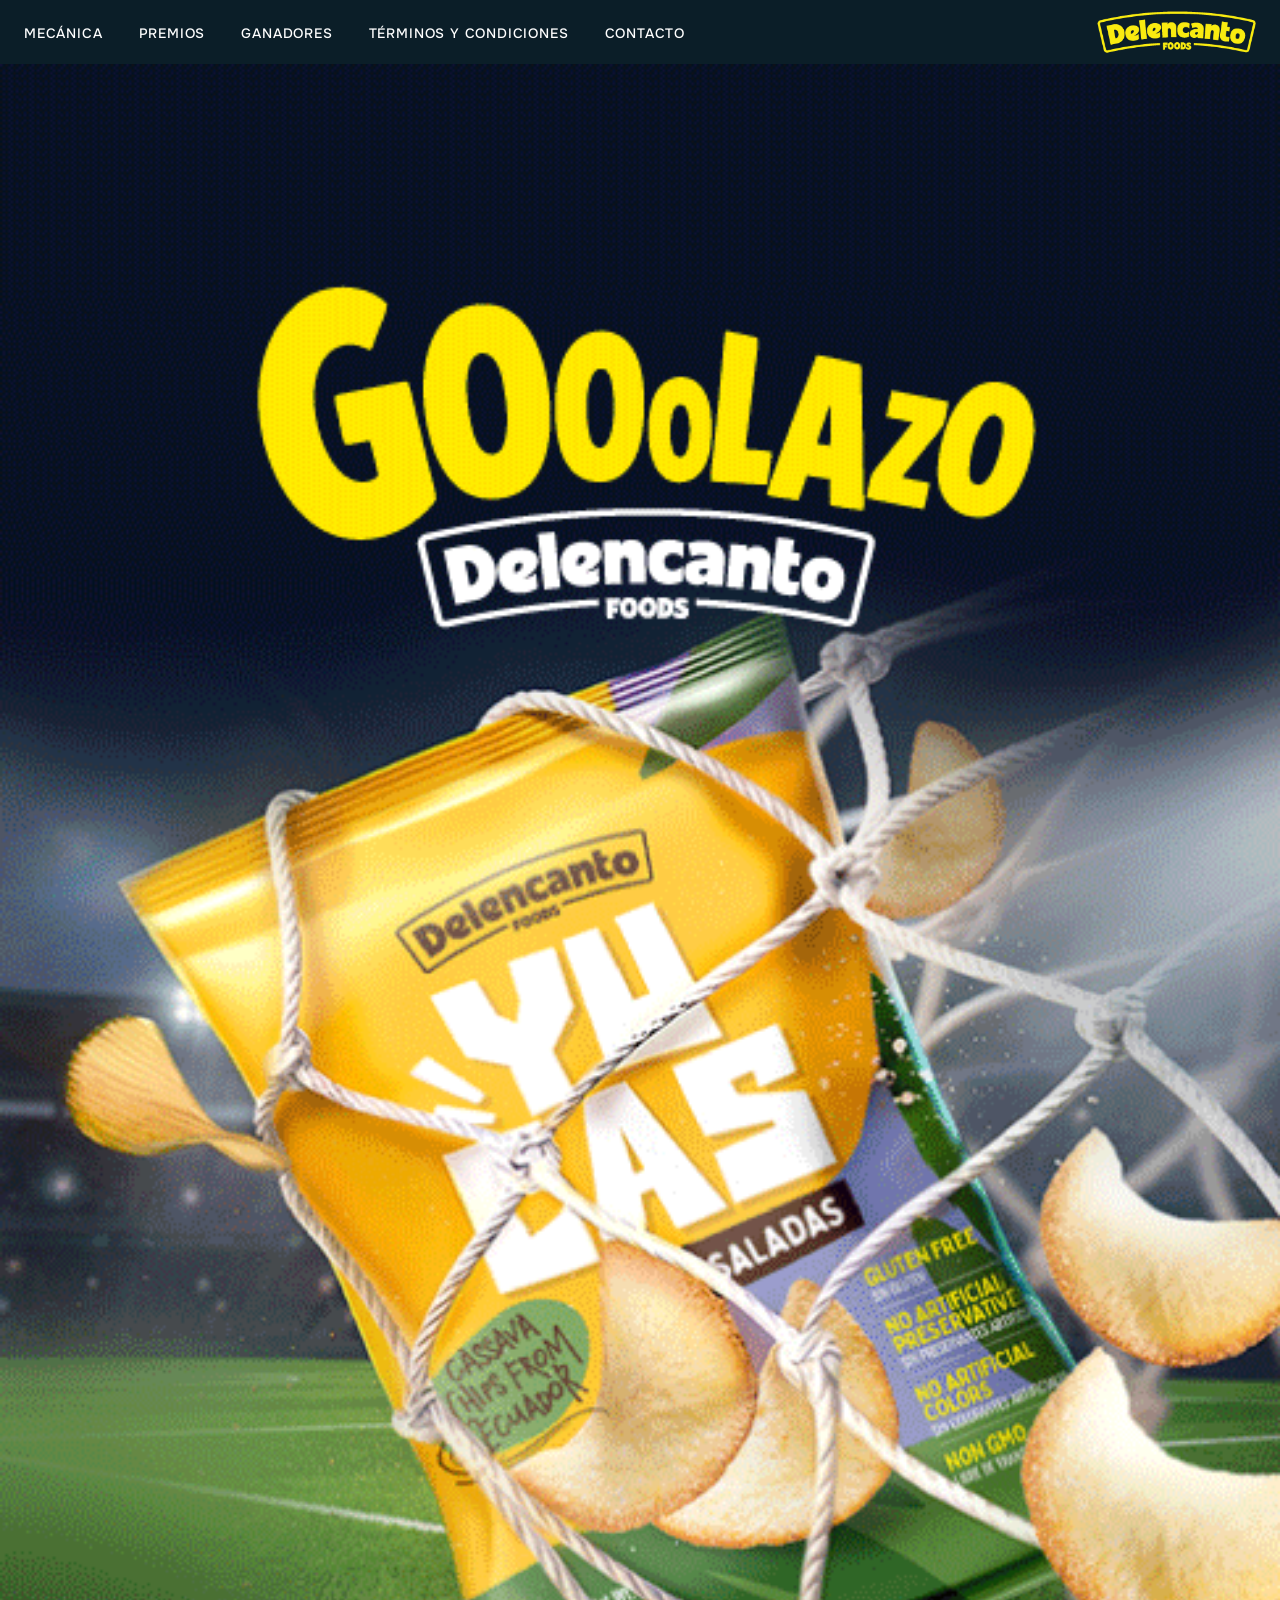
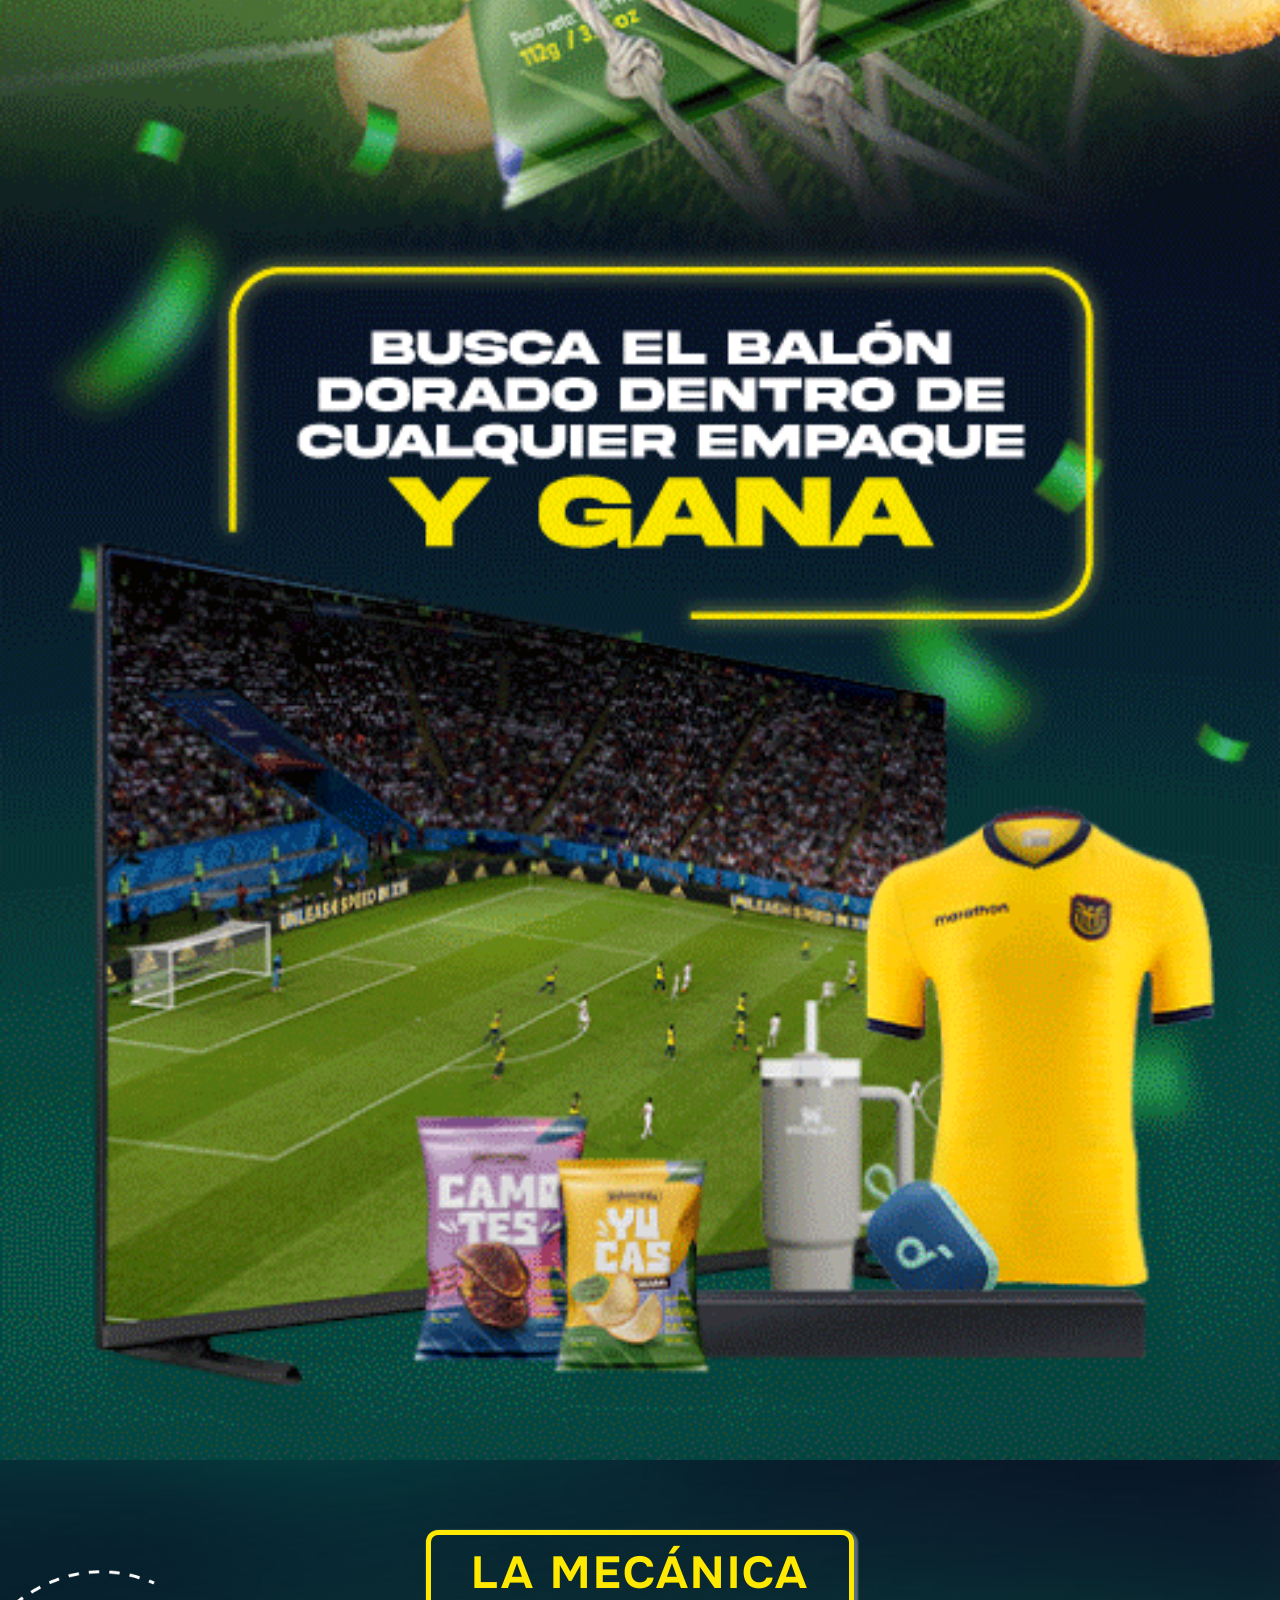
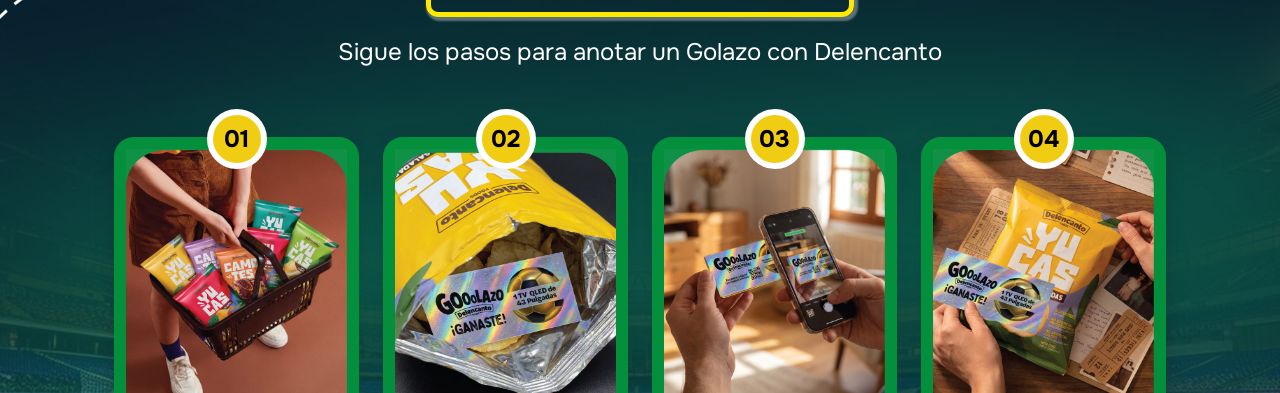
==== commit fc5cecf3: "Spacing for Mecanica area" ====
--- a/index.html
+++ b/index.html
@@ -99,8 +99,8 @@
          <img class="step-image" src="assets/images/mecanica2.jpg" alt="Golazo" /> 
         <div class="step-content">
           <h3 class="step-title">El Regate</h3>
-          <p class="step-desc">Busca dentro el <strong>Balón Dorado.</strong></p> 
-          <p class="step-desc">Si lo encuentras, ¡ganas premios al instante! Televisores, Barras de Sonido, Parlantes, Tomatodos, Camisetas de La Tri y muchos premios más.</p>
+          <p class="step-desc">Busca dentro el <strong>Balón Dorado,</strong> si lo encuentras, ¡ganas premios al instante!</p>
+          <p class="step-desc second">Televisores, Barras de Sonido, Parlantes, Tomatodos, Camisetas de La Tri y muchos premios más.</p>
         </div>
       </article>
 
@@ -118,8 +118,8 @@
           <img class="step-image" src="assets/images/mecanica4.jpg" alt="Golazo 3" /> 
         <div class="step-content">
           <h3 class="step-title">¡Golaaaazoooo!</h3>
-          <p class="step-desc">Guarda tu Balón Dorado y el empaque original para la entrega de tu premio. Este Mundial, el gol lo haces tú con Delencanto.<br>
-             <strong>Promoción válida del 01 de mayo al 31 de junio.</strong></p>
+          <p class="step-desc">Guarda tu Balón Dorado y el empaque original para la entrega de tu premio.</p>
+          <p class="step-desc second">Este Mundial, el gol lo haces tú con Delencanto. <br> <strong>Promoción válida del 01 de mayo al 20 de julio.</strong></p>
         </div>
       </article>
 
@@ -148,7 +148,8 @@
                   <img class="step-image" src="assets/images/mecanica2.jpg" alt="Golazo" /> 
               <div class="step-content">
                 <h3 class="step-title">El Regate</h3>
-                <p class="step-desc">Busca dentro el <strong>Balón Dorado</strong>. Si lo encuentras, ¡ganas premios al instante! Televisores, Barras de Sonido, Parlantes, Tomatodos, Camisetas de La Tri y muchos premios más.</p>
+                <p class="step-desc">Busca dentro el <strong>Balón Dorado,</strong> si lo encuentras, ¡ganas premios al instante!</p>
+                <p class="step-desc second">Televisores, Barras de Sonido, Parlantes, Tomatodos, Camisetas de La Tri y muchos premios más.</p>
               </div>
             </article>
           </div>
@@ -170,8 +171,8 @@
                 <img class="step-image" src="assets/images/mecanica4.jpg" alt="Golazo 3" /> 
               <div class="step-content">
                 <h3 class="step-title">¡Golaaaazoooo!</h3>
-                <p class="step-desc">Guarda tu Balón Dorado y el empaque original para la entrega de tu premio. Este Mundial, el gol lo haces tú con Delencanto.<br>
-                  <strong>Promoción válida del 01 de mayo al 31 de junio.</strong></p>
+              <p class="step-desc">Guarda tu Balón Dorado y el empaque original para la entrega de tu premio.</p>
+          <p class="step-desc second">Este Mundial, el gol lo haces tú con Delencanto. <br> <strong>Promoción válida del 01 de mayo al 20 de julio.</strong></p>
               </div>
             </article>
           </div>
--- a/css/styles.css
+++ b/css/styles.css
@@ -342,9 +342,13 @@
   font-size: 0.72rem;
   line-height: 1.2;
   color: var(--gray-text);
-  text-align: justify;
+  text-align: center;
   margin-top: auto;
   margin-bottom: auto;
+}
+
+.step-desc.second {
+  margin-top: 8px;
 }
 
 /* ============================================================
@@ -372,7 +376,7 @@
 .premios .section-subtitle, .section-subtitle-winners,
 .premios-grid-wrapper { position: relative; z-index: 1; }
 
-.premios .section-subtitle, .section-subtitle-winners { color: var(--dark-blue); font-weight: 700; }
+.premios .section-subtitle { color: var(--dark-blue); font-weight: 700; }
 
 /* Soccer field corner marks (decorative) */
 .field-deco {
@@ -398,7 +402,7 @@
 .premios-papa {
   display: none;
   position: absolute;
-  right: -10px;
+  right: 0px;
   top: -50px;
   width: 80px;
   pointer-events: none;
@@ -888,7 +892,7 @@
   }
 
   .premios-carousel-wrapper {
-    width: 75%;
+    width: 68%;
     margin: 0 auto;
     overflow: visible;
   }
@@ -905,7 +909,7 @@
   }
 
   .arrow-deco-tr {
-  top: 28%;
+  top: 27%;
   right: 4%;
   width: 80px;
 }
@@ -942,7 +946,7 @@
   .carousel-slide .step-content { flex: 1; }
 
   .section-subtitle {display: none;  }
-   .section-subtitle.mobile {display: block; font-size: 1rem; margin-bottom: 3cap; }
+   .section-subtitle.mobile, .section-subtitle-winners, .premios .section-subtitle {display: block; font-size: 1rem; margin-bottom: 3cap; }
   /* Premios – hide grid, show carousel */
   .premios-grid { display: none; }
   .premios-papa { display: block; }
@@ -999,11 +1003,39 @@
 }
 
 /* ============================================================
-   RESPONSIVE – DESKTOP (min 769px)
+   RESPONSIVE – MID (600px – 768px)
+   2-column grid for Mecánica and Premios; carousels hidden.
+   ============================================================ */
+@media (min-width: 600px) and (max-width: 768px) {
+  /* Mecánica – swap carousel for 2-col grid */
+  .mecanica-carousel-wrapper { display: none; }
+  .mecanica-cards {
+    display: grid;
+    grid-template-columns: repeat(2, 1fr);
+    row-gap: 56px;    /* extra room for the step-number bubble (top: -40px) */
+    padding-top: 44px; /* same reason – first row needs breathing room too */
+  }
+
+  /* Premios – swap carousel for 2-col grid */
+  .premios-carousel-wrapper, .ganadores-arrow-right { display: none; }
+  .premios-grid {
+    display: grid;
+    grid-template-columns: repeat(2, 1fr);
+  }
+
+  /* Slightly shorter images for the narrower 2-col cards */
+  .step-image  { height: 180px; }
+  .prize-image { height: 160px; }
+
+}
+
+/* ============================================================
+   RESPONSIVE – TABLET + DESKTOP BASE (min 769px)
+   Shared styles for all non-mobile viewports.
    ============================================================ */
 @media (min-width: 769px) {
   .ganadores-papa { display: block; }
-  /* Hide mobile carousels on desktop */
+  /* Hide mobile carousels */
   .mecanica-carousel-wrapper { display: none; }
   .premios-carousel-wrapper  { display: none; }
   .ganadores-carousel-wrapper { display: none; }
@@ -1017,9 +1049,15 @@
 }
 
 /* ============================================================
-   RESPONSIVE – TABLET (769px – 1024px)
+   RESPONSIVE – TABLET ONLY (769px – 1024px)
+   Overrides for mid-size screens.
    ============================================================ */
 @media (min-width: 769px) and (max-width: 1024px) {
+
+  .mecanica {
+  padding: 20px 0 100px;
+}
+.premios { padding: 20px 0 50px; }
   /* Premios – hide field marks and arrow swooshes */
   .field-deco  { display: none; }
   .arrow-deco  { display: none; }
@@ -1047,5 +1085,13 @@
   }
   .section-badge--premios {
     font-size: 2rem;
-  } 
-}
+  }
+}
+
+/* ============================================================
+   RESPONSIVE – DESKTOP ONLY (min 1025px)
+   Styles exclusive to large screens.
+   ============================================================ */
+@media (min-width: 1025px) {
+/** Specific Desktop styles */
+}
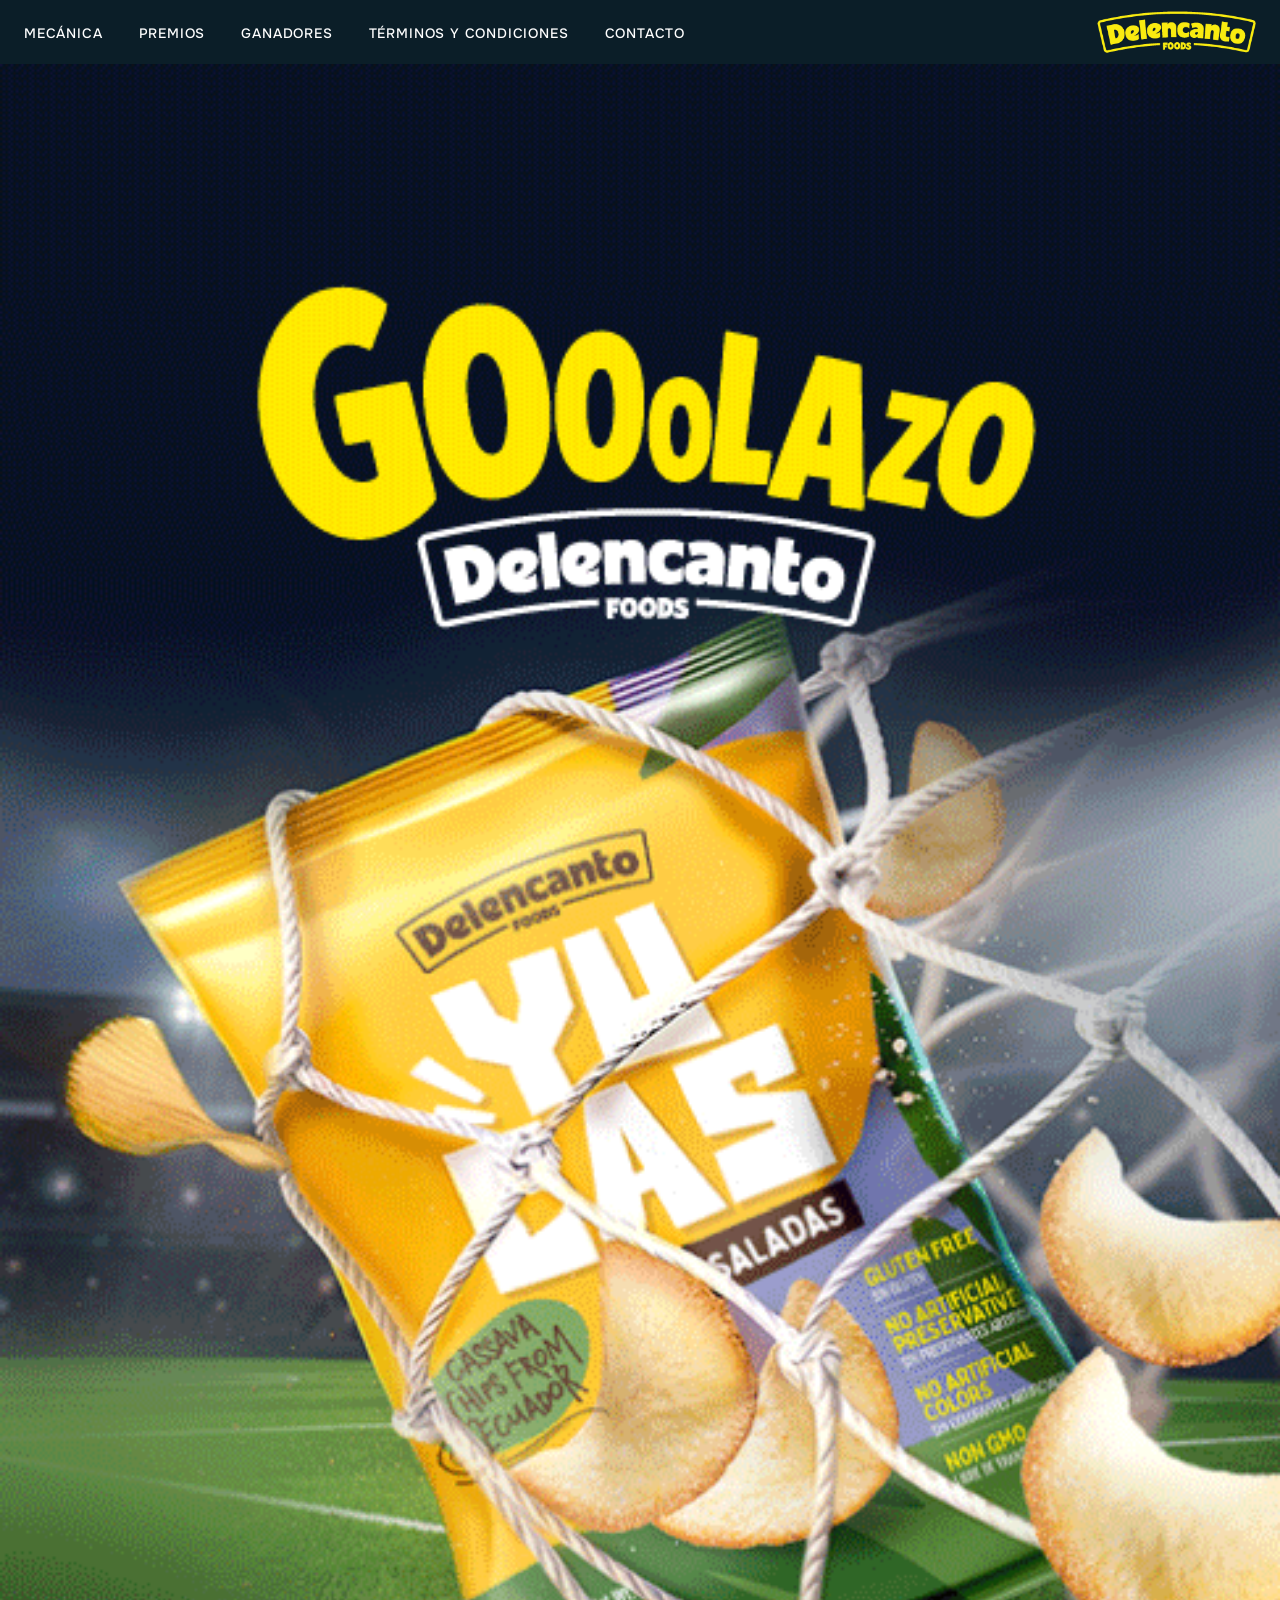
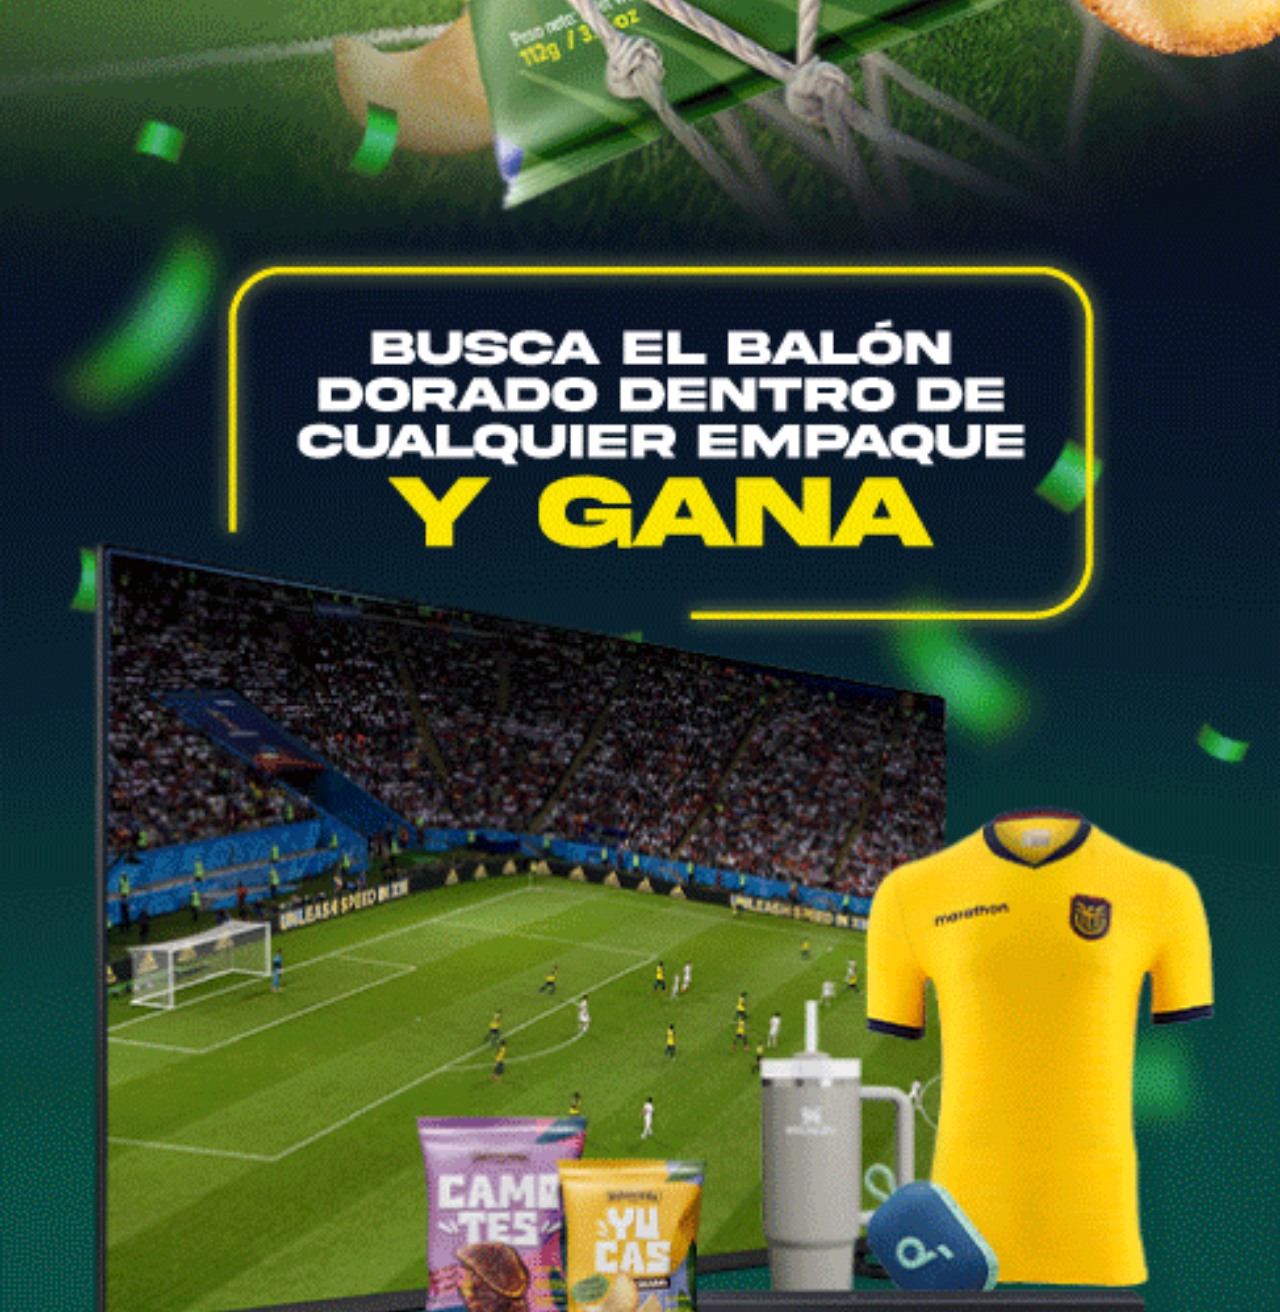
==== commit 8b23e606: "CSS fixes al quitar ganadores" ====
--- a/index.html
+++ b/index.html
@@ -311,7 +311,7 @@
   <!-- ══════════════════════════════════════════════════════
        BRUSH DIVIDER: Premios → Ganadores
   ══════════════════════════════════════════════════════ -->
-  <div class="brush-divider brush-divider-amber-to-white" aria-hidden="true">
+  <div class="brush-divider brush-divider-amber-to-white ganadores-section" aria-hidden="true">
      <img src="assets/images/background-ganadores.jpg" alt="Background Ganadores" /> 
   </div>
 
@@ -319,7 +319,7 @@
   <!-- ══════════════════════════════════════════════════════
        GANADORES  (hidden until June – controlled by SHOW_GANADORES in main.js)
   ══════════════════════════════════════════════════════ -->
-  <section class="ganadores hidden" id="ganadores" aria-labelledby="ganadores-title">
+  <section class="ganadores hidden ganadores-section" id="ganadores" aria-labelledby="ganadores-title">
 
     <!-- Decorative arrows -->
     <img src="assets/images/arrow-tr2.png" alt="" aria-hidden="true" class="ganadores-arrow ganadores-arrow-left">
--- a/css/styles.css
+++ b/css/styles.css
@@ -19,7 +19,8 @@
 /* ── CSS Variables ────────────────────────────────────────── */
 :root {
   --green-dark:   #0d3b14;
-  --dark-blue:    #081126;
+  --dark-blue:    #081125;
+  --mid-dark-blue: #0b1e28;
   --green-mid:    #038F3C;
   --green-light:  #038F3C;
   --yellow:       #FFE900; 
@@ -27,7 +28,6 @@
   --yellow-dark:  #e6b800; 
   --amber:        #F4BC41;
   --amber-light:  #f5bc2f;
-  --dark-blue:    #081025;
   --white:        #ffffff;
   --gray-light:   #f2f2f2;
   --gray-text:    #444444;
@@ -58,13 +58,20 @@
 ul { list-style: none; }
 
 /* ============================================================
+   Ganadores Hide
+   ============================================================ */
+
+.brush-divider.ganadores-section, .ganadores.ganadores-section { display: none; }
+
+
+/* ============================================================
    HEADER / NAV
    ============================================================ */
 .site-header {
   position: sticky;
   top: 0;
   z-index: 1000;
-  background: #0b1e28;
+  background:  var( --mid-dark-blue);
 }
 
 .header-inner {
@@ -360,7 +367,8 @@
   background-repeat: repeat-x;
   background-size: cover;
   background-position: center;
-  padding: 40px 0 200px;
+  /** padding: 40px 0 200px;  Poner de vuelta cuando vuelva seccion ganadores */
+  padding: 40px 0 90px;
   overflow: unset;
 }
 .premios::before {
@@ -395,8 +403,9 @@
   opacity: 1;
   pointer-events: none;
 }
-.arrow-deco-tr { top: 15%; right: 14%; width: 160px; }
-.arrow-deco-bl { bottom: 19%; left: 14%; width: 130px; }
+.arrow-deco-tr { top: 15%; right: 13%; width: 160px; }
+/* .arrow-deco-bl { bottom: 19%; left: 14%; width: 130px; } Poner de vuelta al mostrar Ganadores */
+.arrow-deco-bl { bottom: 7%; left: 13%; width: 130px; } 
 
 /* Decorative potato – mobile only */
 .premios-papa {
@@ -781,7 +790,7 @@
 .terminos-content h1 {
   font-family: var(--font-display);
   font-size: 2.2rem;
-  color: var(--green-dark);
+  color: var( --mid-dark-blue);
   letter-spacing: 0.04em;
   margin-bottom: 24px;
   text-transform: uppercase;
@@ -790,8 +799,30 @@
   font-family: var(--font-heading);
   font-weight: 700;
   font-size: 1.1rem;
-  color: var(--green-dark);
+  color: var( --mid-dark-blue);
   margin: 28px 0 8px;
+}
+.terminos-content h3 {
+  font-family: var(--font-heading);
+  font-weight: 700;
+  font-size: 1rem;
+  color: var( --mid-dark-blue);
+  margin: 20px 0 8px;
+}
+.terminos-content ul {
+  margin-bottom: 16px;
+  padding-left: 20px;
+  list-style-type: disc;
+}
+.terminos-content ul.list-alpha {
+  list-style-type: none;
+  padding-left: 0;
+}
+.terminos-content li {
+  font-size: 0.92rem;
+  line-height: 1.6;
+  color: var(--gray-text);
+  margin-bottom: 8px;
 }
 .terminos-content p {
   font-size: 0.92rem;
@@ -888,7 +919,8 @@
   .step-image { height: 225px; }
   
   .premios {
-    padding: 40px 0 150px;
+     /** padding: 40px 0 150px;  Poner de vuelta cuando vuelva seccion ganadores */
+    padding: 40px 0 60px;
   }
 
   .premios-carousel-wrapper {
@@ -909,12 +941,14 @@
   }
 
   .arrow-deco-tr {
-  top: 27%;
+  /**  top: 27%; Poner de vuelta cuando vuelva seccion ganadores */
+  top: 31%;
   right: 4%;
   width: 80px;
 }
 .arrow-deco-bl {
-  bottom: 23%;
+  /**   bottom: 23%;  Poner de vuelta cuando vuelva seccion ganadores */
+  bottom: 13%;
   left: 4%;
   width: 80px;
 }
@@ -1052,7 +1086,7 @@
    RESPONSIVE – TABLET ONLY (769px – 1024px)
    Overrides for mid-size screens.
    ============================================================ */
-@media (min-width: 769px) and (max-width: 1024px) {
+@media (min-width: 769px) and (max-width: 1110px) {
 
   .mecanica {
   padding: 20px 0 100px;
@@ -1092,6 +1126,6 @@
    RESPONSIVE – DESKTOP ONLY (min 1025px)
    Styles exclusive to large screens.
    ============================================================ */
-@media (min-width: 1025px) {
+@media (min-width: 1111px) {
 /** Specific Desktop styles */
 }
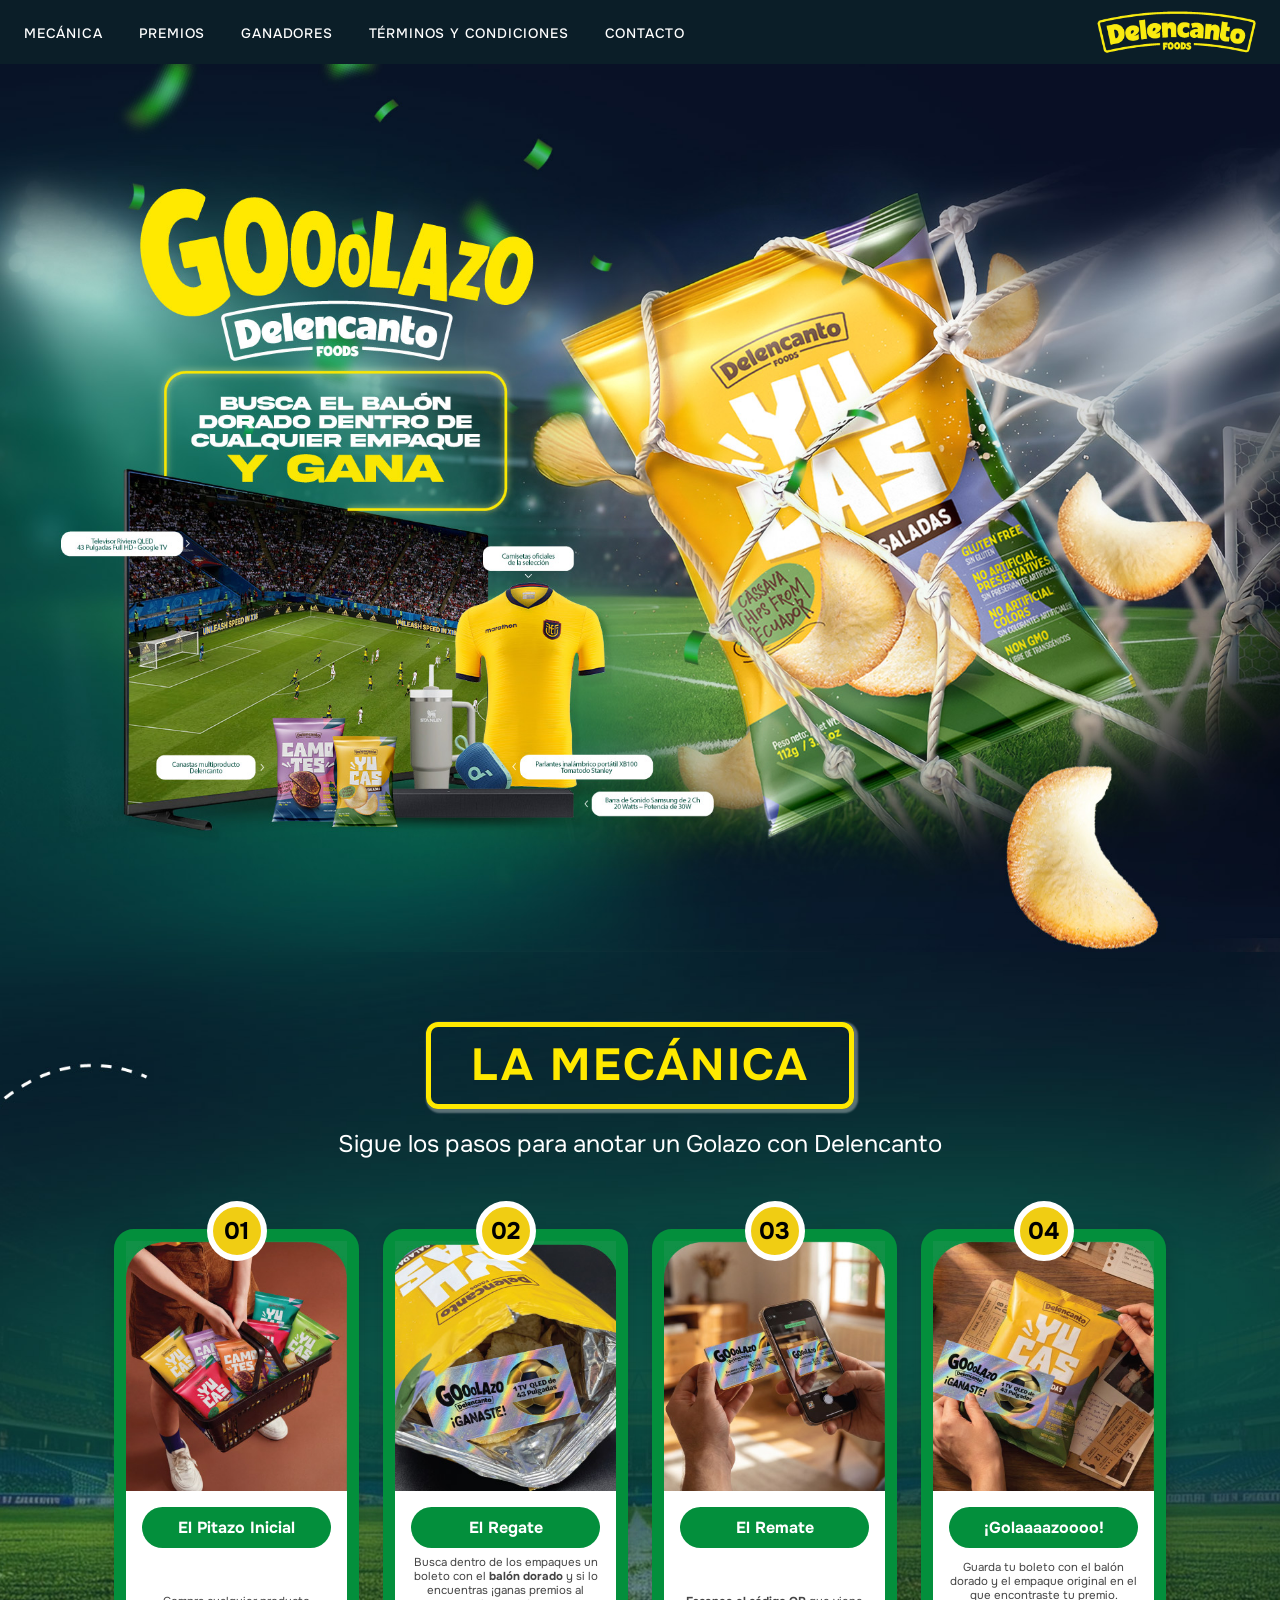
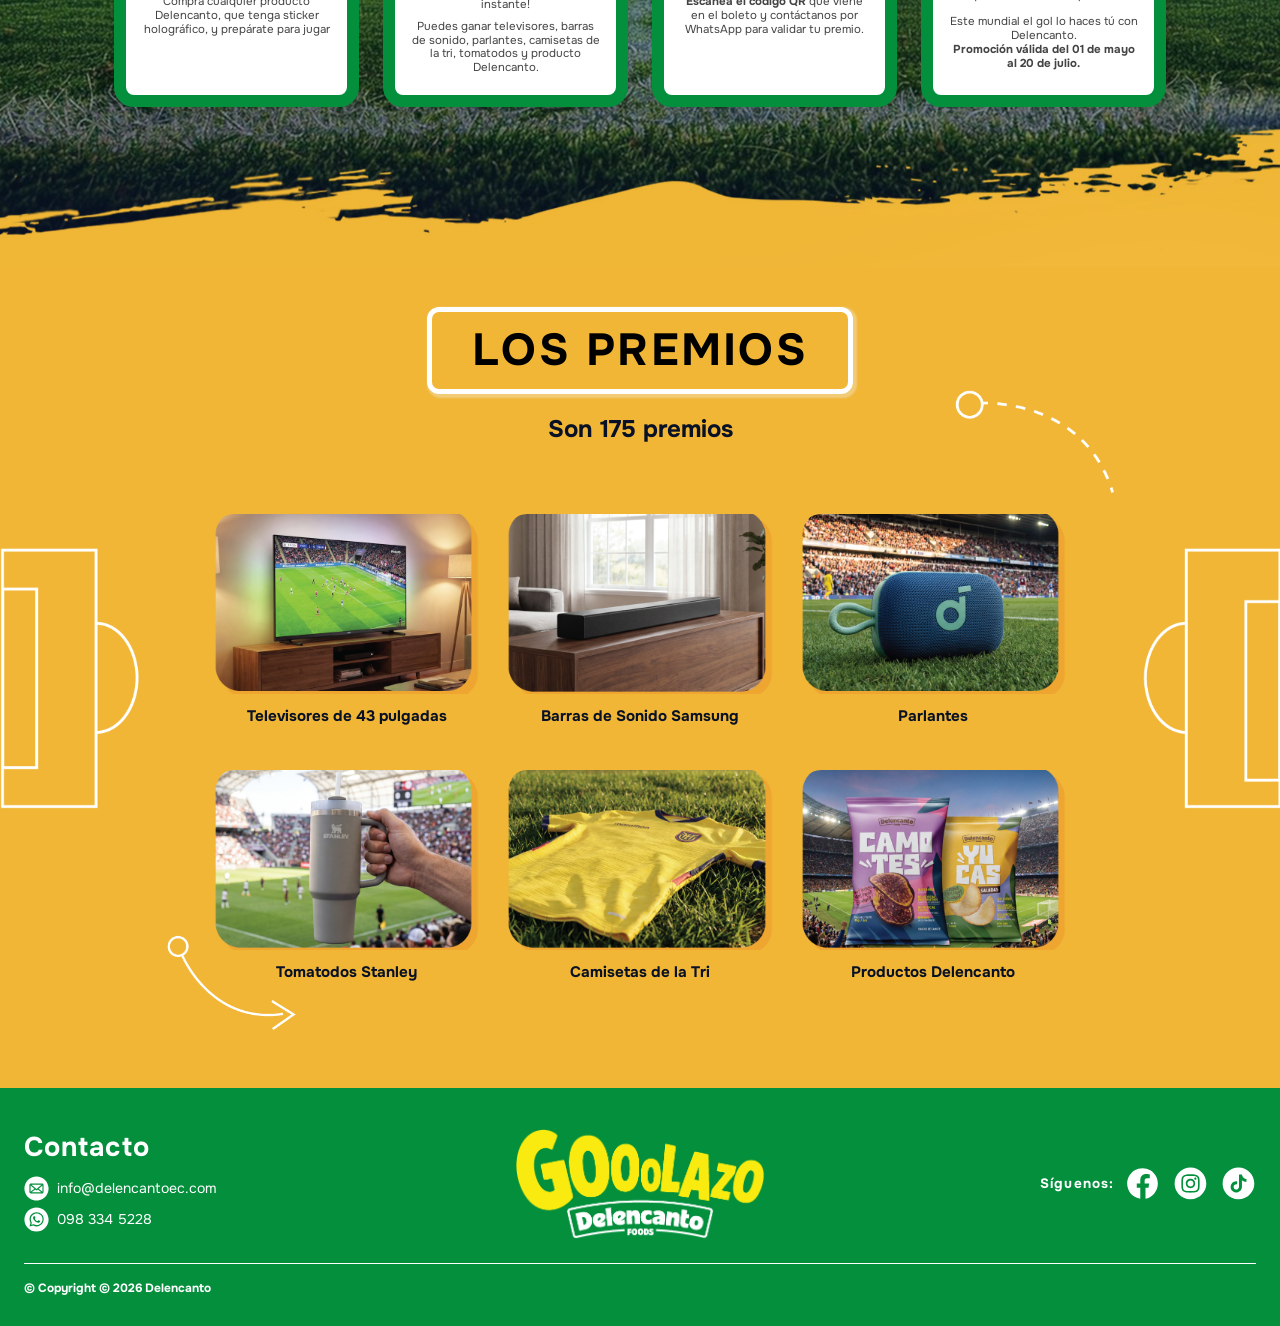
==== commit 0707e07b: "Text corrections" ====
--- a/index.html
+++ b/index.html
@@ -90,7 +90,7 @@
          <img class="step-image" src="assets/images/mecanica1.jpg" alt="Fundas de Delencanto" /> 
         <div class="step-content">
           <h3 class="step-title">El Pitazo Inicial</h3>
-          <p class="step-desc">Compra cualquier producto Delencanto y prepárate para jugar.</p>
+          <p class="step-desc">Compra cualquier producto Delencanto, que tenga sticker holográfico, y prepárate para jugar</p>
         </div>
       </article>
 
@@ -99,8 +99,8 @@
          <img class="step-image" src="assets/images/mecanica2.jpg" alt="Golazo" /> 
         <div class="step-content">
           <h3 class="step-title">El Regate</h3>
-          <p class="step-desc">Busca dentro el <strong>Balón Dorado,</strong> si lo encuentras, ¡ganas premios al instante!</p>
-          <p class="step-desc second">Televisores, Barras de Sonido, Parlantes, Tomatodos, Camisetas de La Tri y muchos premios más.</p>
+          <p class="step-desc">Busca dentro de los empaques un boleto con el <strong>balón dorado</strong> y si lo encuentras ¡ganas premios al instante!</p>
+          <p class="step-desc second">Puedes ganar televisores, barras de sonido, parlantes, camisetas de la tri, tomatodos y producto Delencanto.</p> 
         </div>
       </article>
 
@@ -109,7 +109,7 @@
          <img class="step-image" src="assets/images/mecanica3.jpg" alt="Golazo 2" /> 
         <div class="step-content">
           <h3 class="step-title">El Remate</h3>
-          <p class="step-desc"><strong>Escanea el código QR</strong> que viene en el balón para contactarnos por WhatsApp y validar tu premio.</p>
+          <p class="step-desc"><strong>Escanea el código QR</strong> que viene en el boleto y contáctanos por WhatsApp para validar tu premio.</p>
         </div>
       </article>
 
@@ -118,8 +118,8 @@
           <img class="step-image" src="assets/images/mecanica4.jpg" alt="Golazo 3" /> 
         <div class="step-content">
           <h3 class="step-title">¡Golaaaazoooo!</h3>
-          <p class="step-desc">Guarda tu Balón Dorado y el empaque original para la entrega de tu premio.</p>
-          <p class="step-desc second">Este Mundial, el gol lo haces tú con Delencanto. <br> <strong>Promoción válida del 01 de mayo al 20 de julio.</strong></p>
+         <p class="step-desc"> Guarda tu boleto con el balón dorado y el empaque original en el que encontraste tu premio.</p>
+          <p class="step-desc second">Este mundial el gol lo haces tú con Delencanto. <br> <strong>Promoción válida del 01 de mayo al 20 de julio.</strong></p>
         </div>
       </article>
 
@@ -137,7 +137,7 @@
               <img class="step-image" src="assets/images/mecanica1.jpg" alt="Fundas de Delencanto" /> 
               <div class="step-content">
                 <h3 class="step-title">El Pitazo Inicial</h3>
-                <p class="step-desc">Compra cualquier producto Delencanto y prepárate para jugar.</p>
+                <p class="step-desc">Compra cualquier producto Delencanto, que tenga sticker holográfico, y prepárate para jugar</p>
               </div>
             </article>
           </div>
@@ -148,8 +148,8 @@
                   <img class="step-image" src="assets/images/mecanica2.jpg" alt="Golazo" /> 
               <div class="step-content">
                 <h3 class="step-title">El Regate</h3>
-                <p class="step-desc">Busca dentro el <strong>Balón Dorado,</strong> si lo encuentras, ¡ganas premios al instante!</p>
-                <p class="step-desc second">Televisores, Barras de Sonido, Parlantes, Tomatodos, Camisetas de La Tri y muchos premios más.</p>
+                  <p class="step-desc">Busca dentro de los empaques un boleto con el <strong>balón dorado</strong> y si lo encuentras ¡ganas premios al instante!</p>
+                  <p class="step-desc second">Puedes ganar televisores, barras de sonido, parlantes, camisetas de la tri, tomatodos y producto Delencanto.</p> 
               </div>
             </article>
           </div>
@@ -160,7 +160,7 @@
               <img class="step-image" src="assets/images/mecanica3.jpg" alt="Golazo 2" /> 
               <div class="step-content">
                 <h3 class="step-title">El Remate</h3>
-                <p class="step-desc"><strong>Escanea el código QR</strong> que viene en el balón para contactarnos por WhatsApp y validar tu premio.</p>
+                  <p class="step-desc"><strong>Escanea el código QR</strong> que viene en el boleto y contáctanos por WhatsApp para validar tu premio.</p>
               </div>
             </article>
           </div>
@@ -171,8 +171,8 @@
                 <img class="step-image" src="assets/images/mecanica4.jpg" alt="Golazo 3" /> 
               <div class="step-content">
                 <h3 class="step-title">¡Golaaaazoooo!</h3>
-              <p class="step-desc">Guarda tu Balón Dorado y el empaque original para la entrega de tu premio.</p>
-          <p class="step-desc second">Este Mundial, el gol lo haces tú con Delencanto. <br> <strong>Promoción válida del 01 de mayo al 20 de julio.</strong></p>
+                  <p class="step-desc"> Guarda tu boleto con el balón dorado y el empaque original en el que encontraste tu premio.</p>
+                  <p class="step-desc second">Este mundial el gol lo haces tú con Delencanto. <br> <strong>Promoción válida del 01 de mayo al 20 de julio.</strong></p>
               </div>
             </article>
           </div>
@@ -213,7 +213,7 @@
     <div class="section-title-wrap">
       <h2 class="section-badge--premios" id="premios-title">Los Premios</h2>
     </div>
-    <p class="section-subtitle">Son más de 175 fabulosos premios</p>
+    <p class="section-subtitle">Son 175 premios</p>
 
     <!-- ── DESKTOP: 3×2 grid ───────────────────────────── -->
     <div class="premios-grid-wrapper">
@@ -373,14 +373,14 @@
       <!-- Left: Contact -->
       <div class="footer-contact">
         <h3>Contacto</h3>
-        <a class="footer-contact-item" href="mailto:marketing@delencantoec.com">
+        <a class="footer-contact-item" href="mailto:info@delencantoec.com">
           <img src="assets/images/mail.svg" alt="Mail Icon" aria-hidden="true" class="footer-mail-icon" height="25px" width="25px"/>
-        marketing@delencantoec.com
+        info@delencantoec.com
       </a>
-        <a class="footer-contact-item" href="https://wa.me/593000000000" target="_blank" rel="noopener noreferrer">
+        <a class="footer-contact-item" href="https://wa.me/593983345228" target="_blank" rel="noopener noreferrer">
           <!-- WhatsApp icon -->
           <img src="assets/images/whatsApp.svg" alt="WhatsApp Icon" aria-hidden="true" class="footer-whatsapp-icon" height="25px" width="25px"/>
-          098 315 457
+          098 334 5228
         </a>
       </div>
 
--- a/css/styles.css
+++ b/css/styles.css
@@ -942,7 +942,7 @@
 
   .arrow-deco-tr {
   /**  top: 27%; Poner de vuelta cuando vuelva seccion ganadores */
-  top: 31%;
+  top: 30%;
   right: 4%;
   width: 80px;
 }
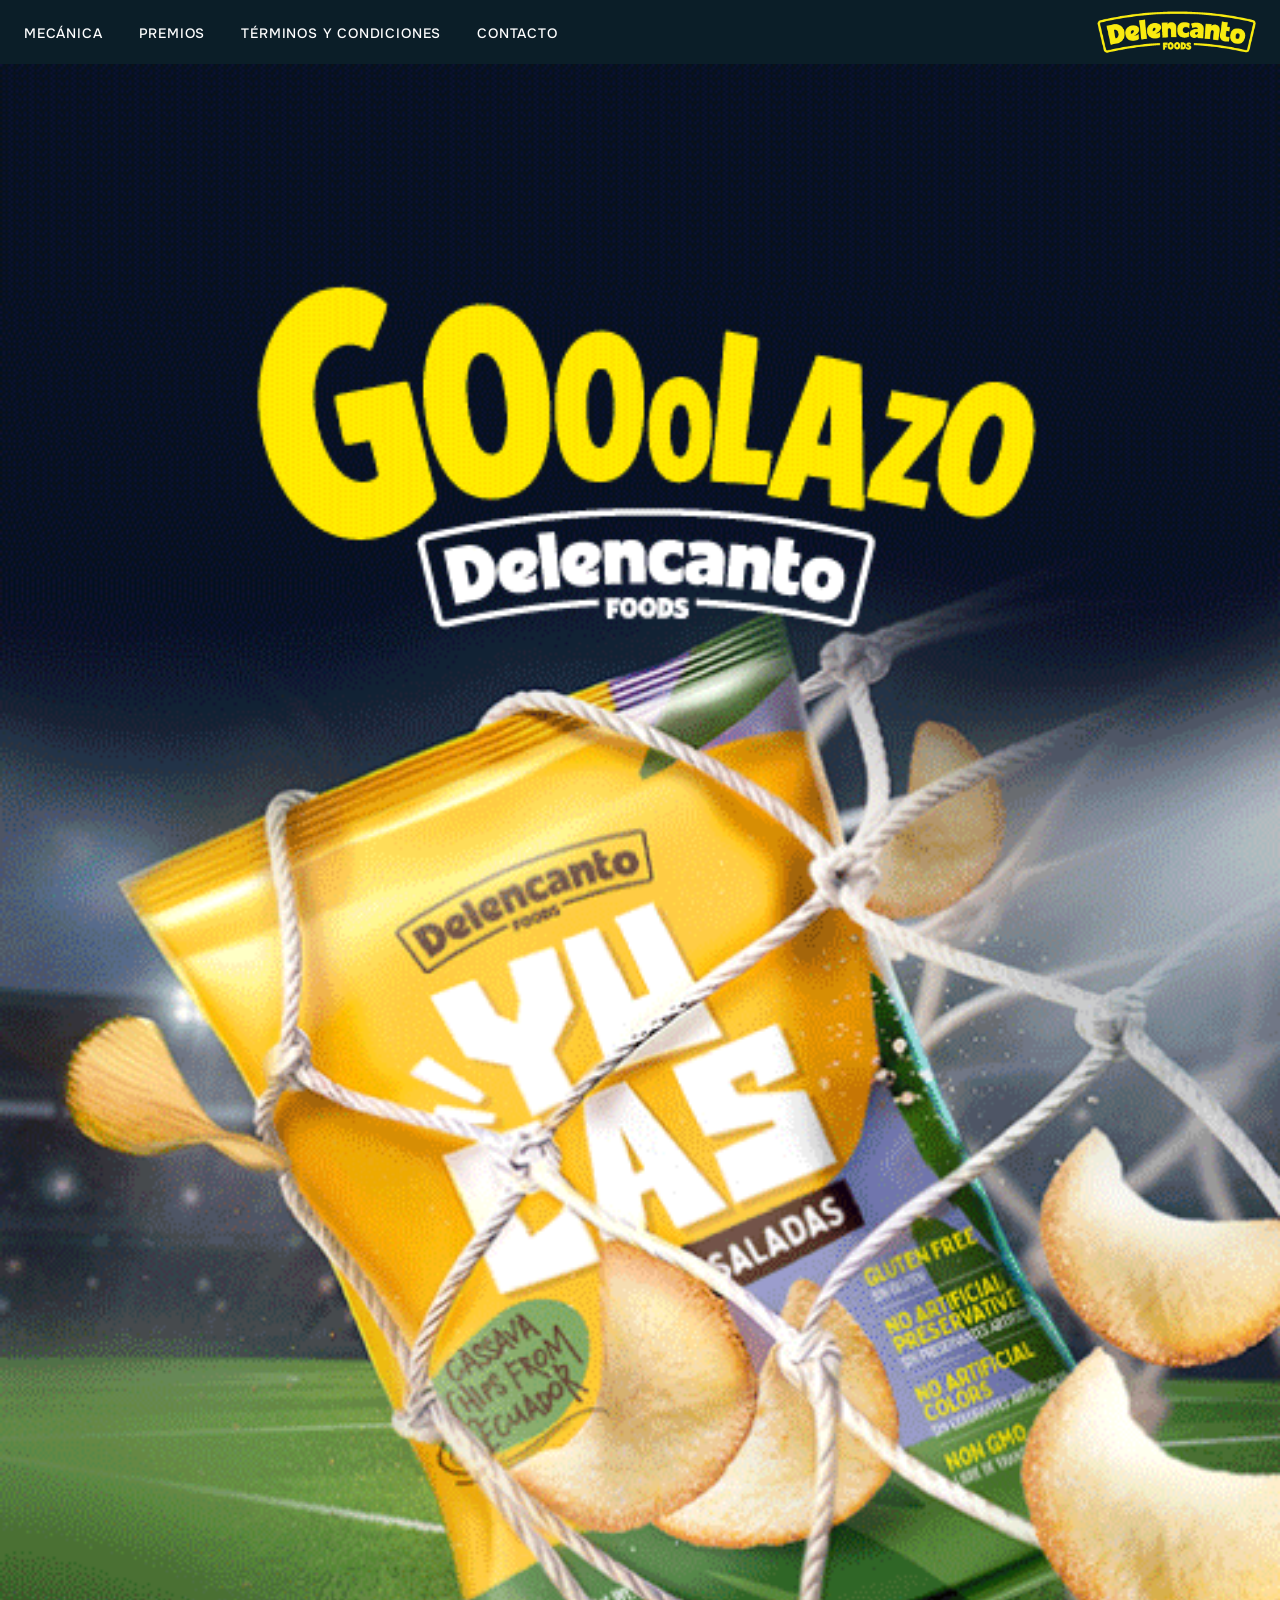
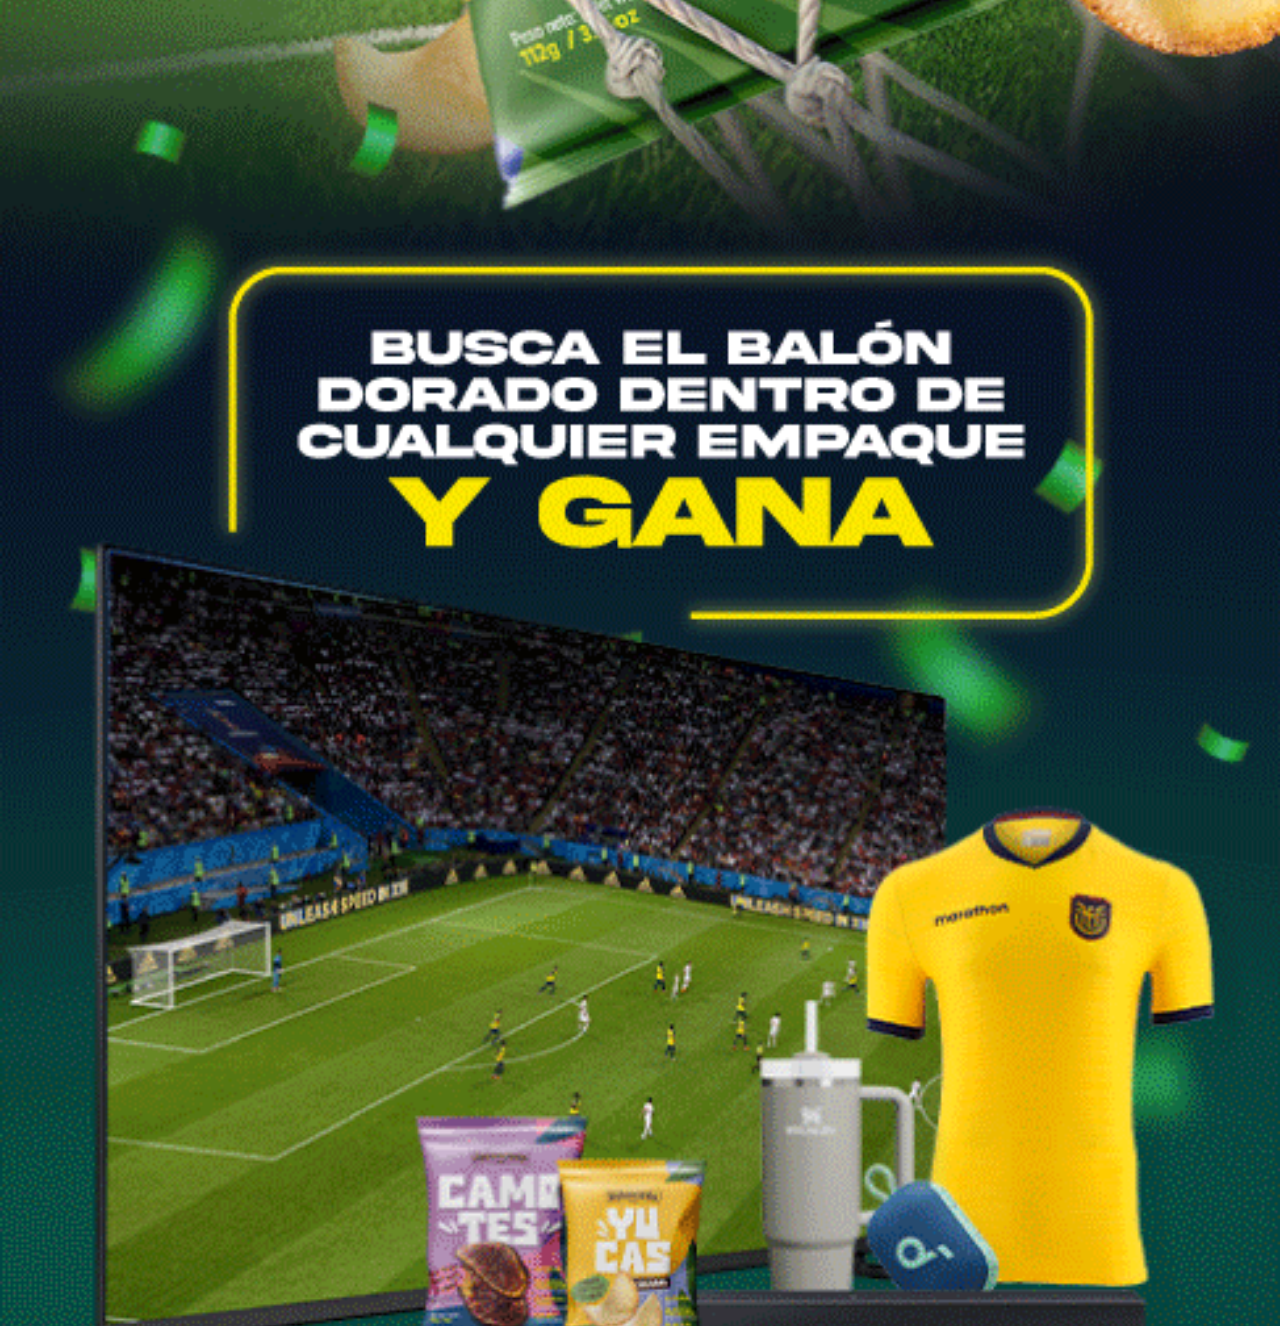
==== commit 5539881e: "Added favicon, hided the ganadores link" ====
--- a/index.html
+++ b/index.html
@@ -5,6 +5,7 @@
   <meta name="viewport" content="width=device-width, initial-scale=1.0" />
   <meta name="description" content="GOooLAZO – La promo mundial de Delencanto Foods. Busca el Balón Dorado en tu empaque y gana premios increíbles." />
   <title>GOooLAZO – Delencanto Foods</title>
+  <link rel="icon" type="image/svg+xml" href="assets/images/favicon_512.svg" />
   <link rel="preconnect" href="https://fonts.googleapis.com" />
   <link rel="preconnect" href="https://fonts.gstatic.com" crossorigin />
   <link href="https://fonts.googleapis.com/css2?family=Onest:wght@100;300;400;500;700;900&display=swap" rel="stylesheet" />
@@ -28,7 +29,7 @@
         <ul class="nav-links">
           <li><a href="#mecanica">Mecánica</a></li>
           <li><a href="#premios">Premios</a></li>
-          <li><a href="#ganadores">Ganadores</a></li>
+          <!-- <li><a href="#ganadores">Ganadores</a></li> -->
           <li><a href="terminos.html">Términos y Condiciones</a></li>
           <li><a href="https://wa.me/593983345228" target="_blank" rel="noopener noreferrer">Contacto</a></li>
         </ul>
@@ -47,7 +48,7 @@
     <nav id="mobile-nav" class="mobile-nav" aria-label="Menú móvil">
       <a href="#mecanica">Mecánica</a>
       <a href="#premios">Premios</a>
-      <a href="#ganadores">Ganadores</a>
+    <!--  <a href="#ganadores">Ganadores</a> -->
       <a href="terminos.html">Términos y Condiciones</a>
       <a href="https://wa.me/593983345228" target="_blank" rel="noopener noreferrer">Contacto</a>
     </nav>
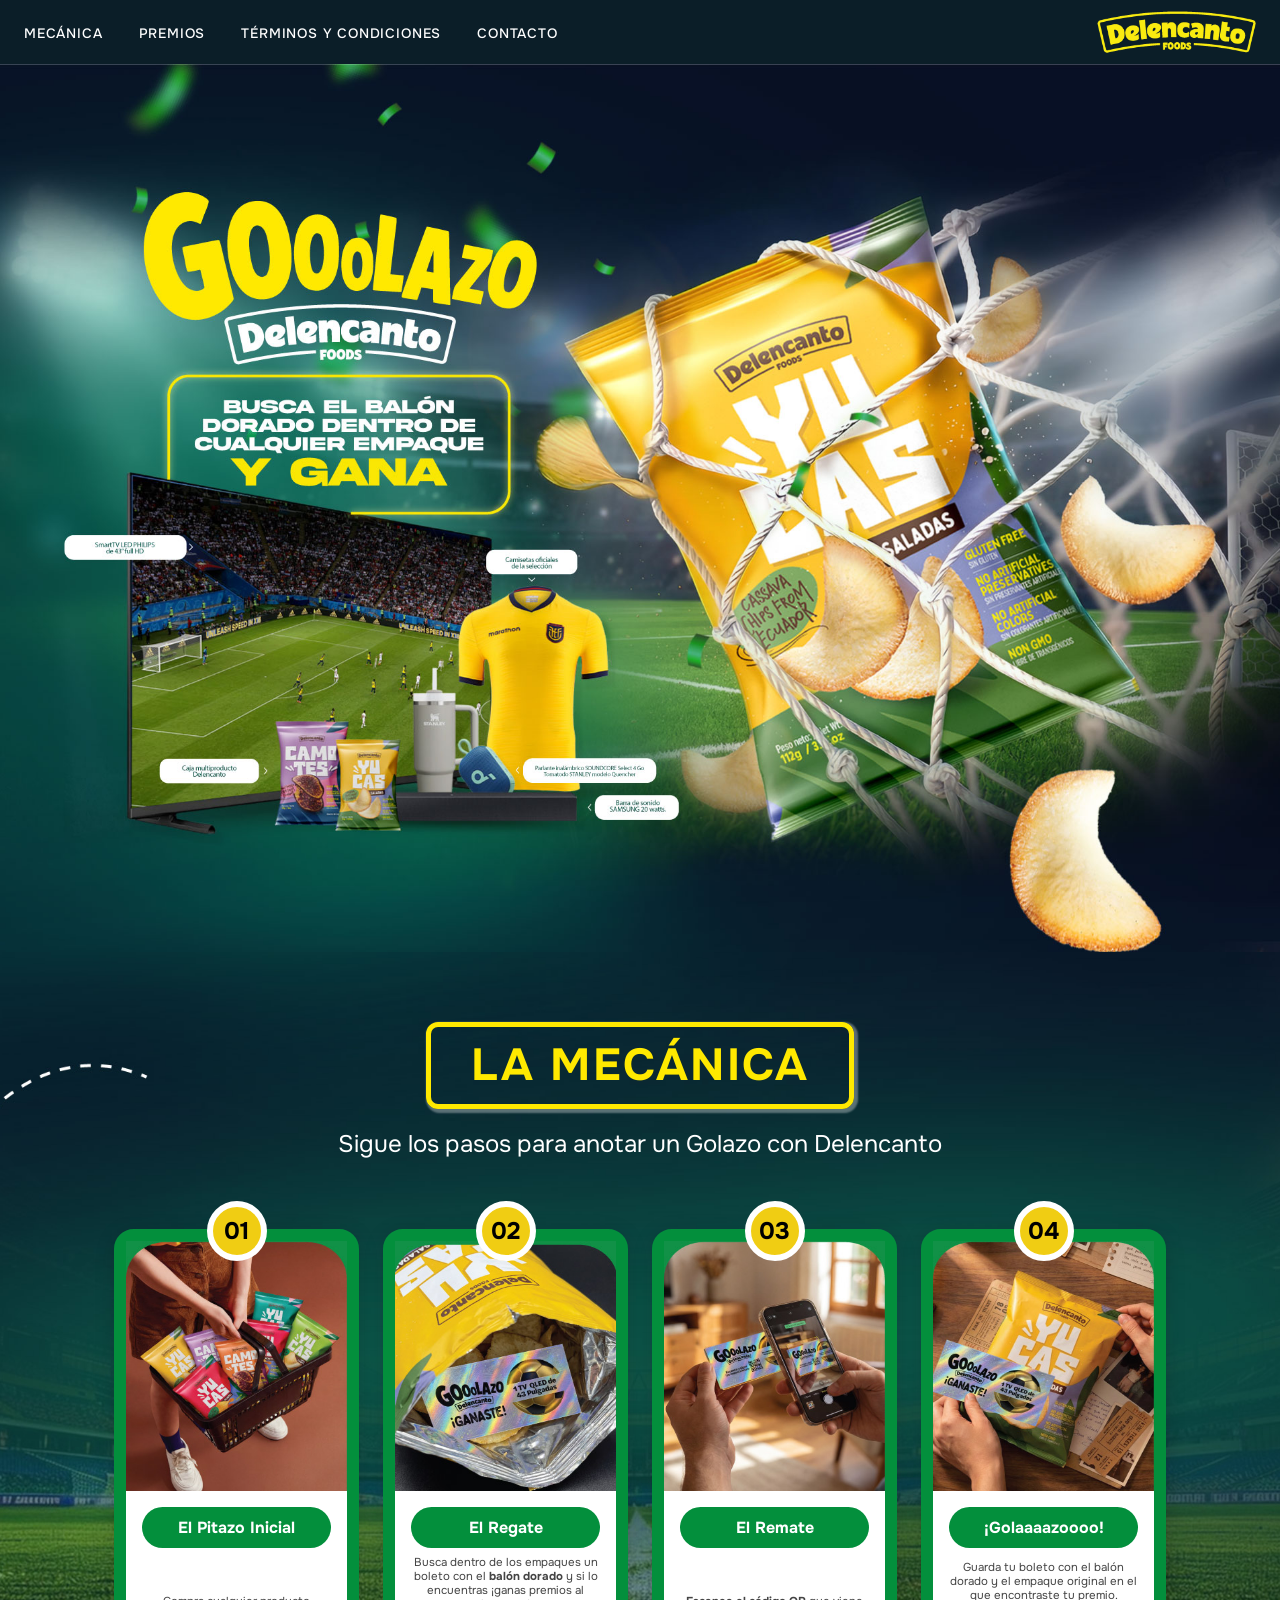
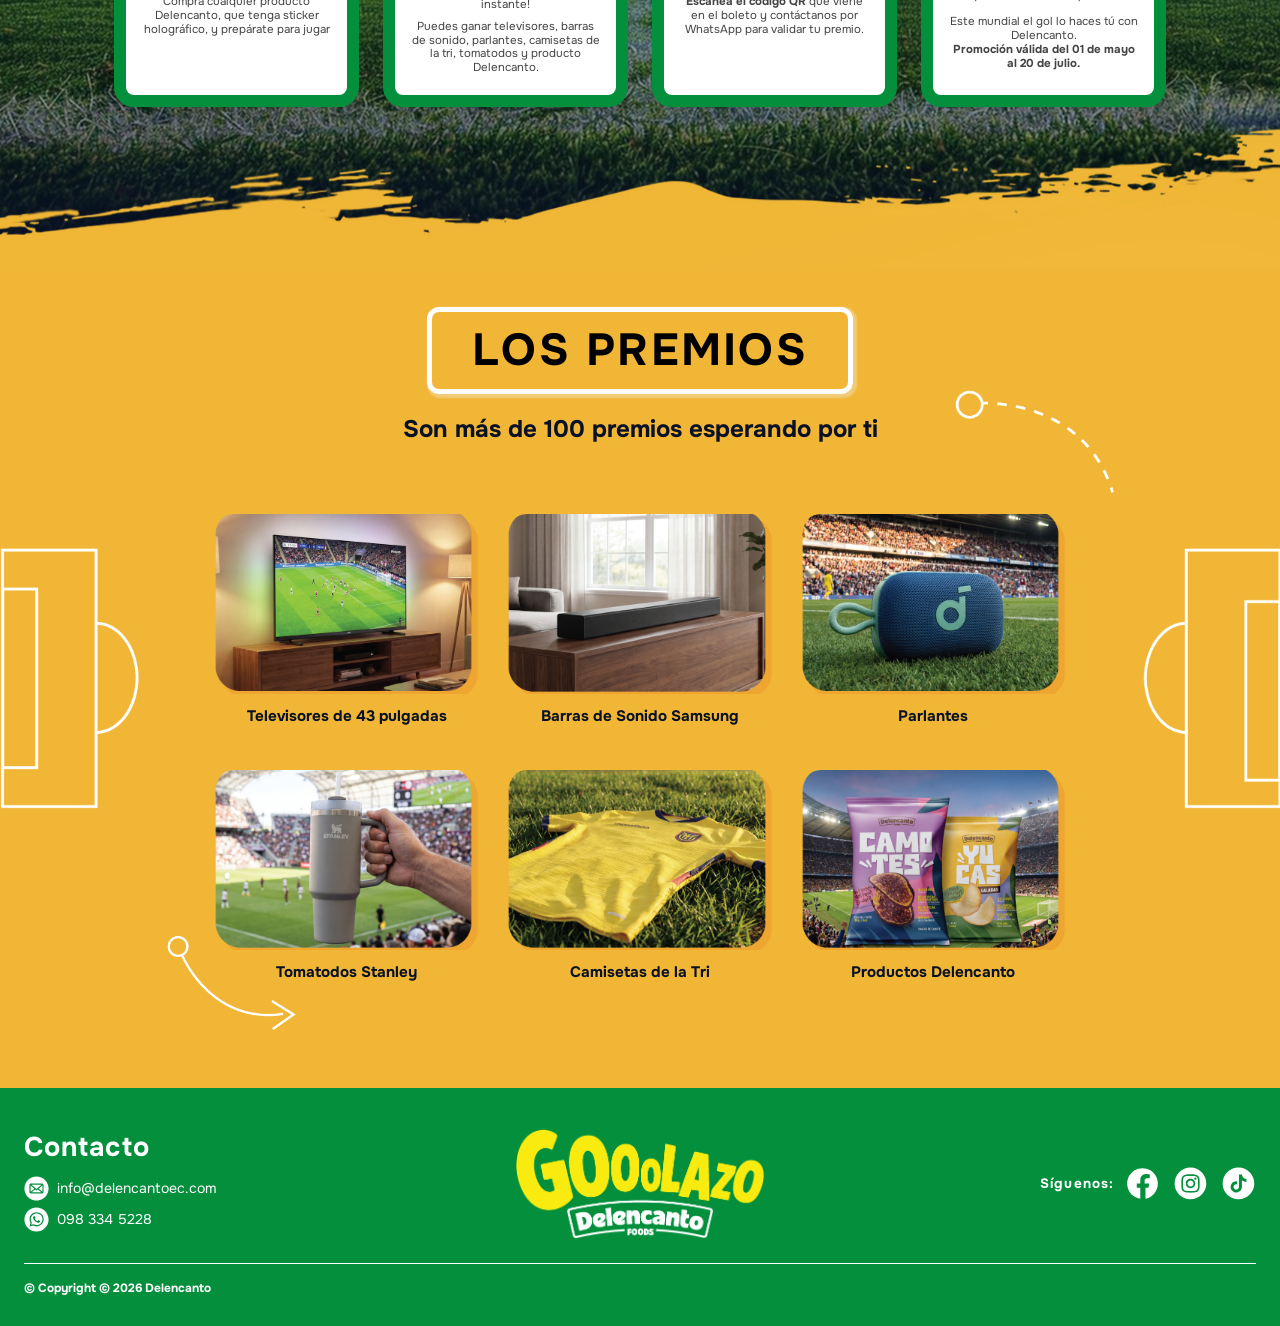
==== commit 43873ff6: "2 last changes" ====
--- a/index.html
+++ b/index.html
@@ -214,7 +214,7 @@
     <div class="section-title-wrap">
       <h2 class="section-badge--premios" id="premios-title">Los Premios</h2>
     </div>
-    <p class="section-subtitle">Son 175 premios</p>
+    <p class="section-subtitle">Son más de 100 premios esperando por ti</p>
 
     <!-- ── DESKTOP: 3×2 grid ───────────────────────────── -->
     <div class="premios-grid-wrapper">
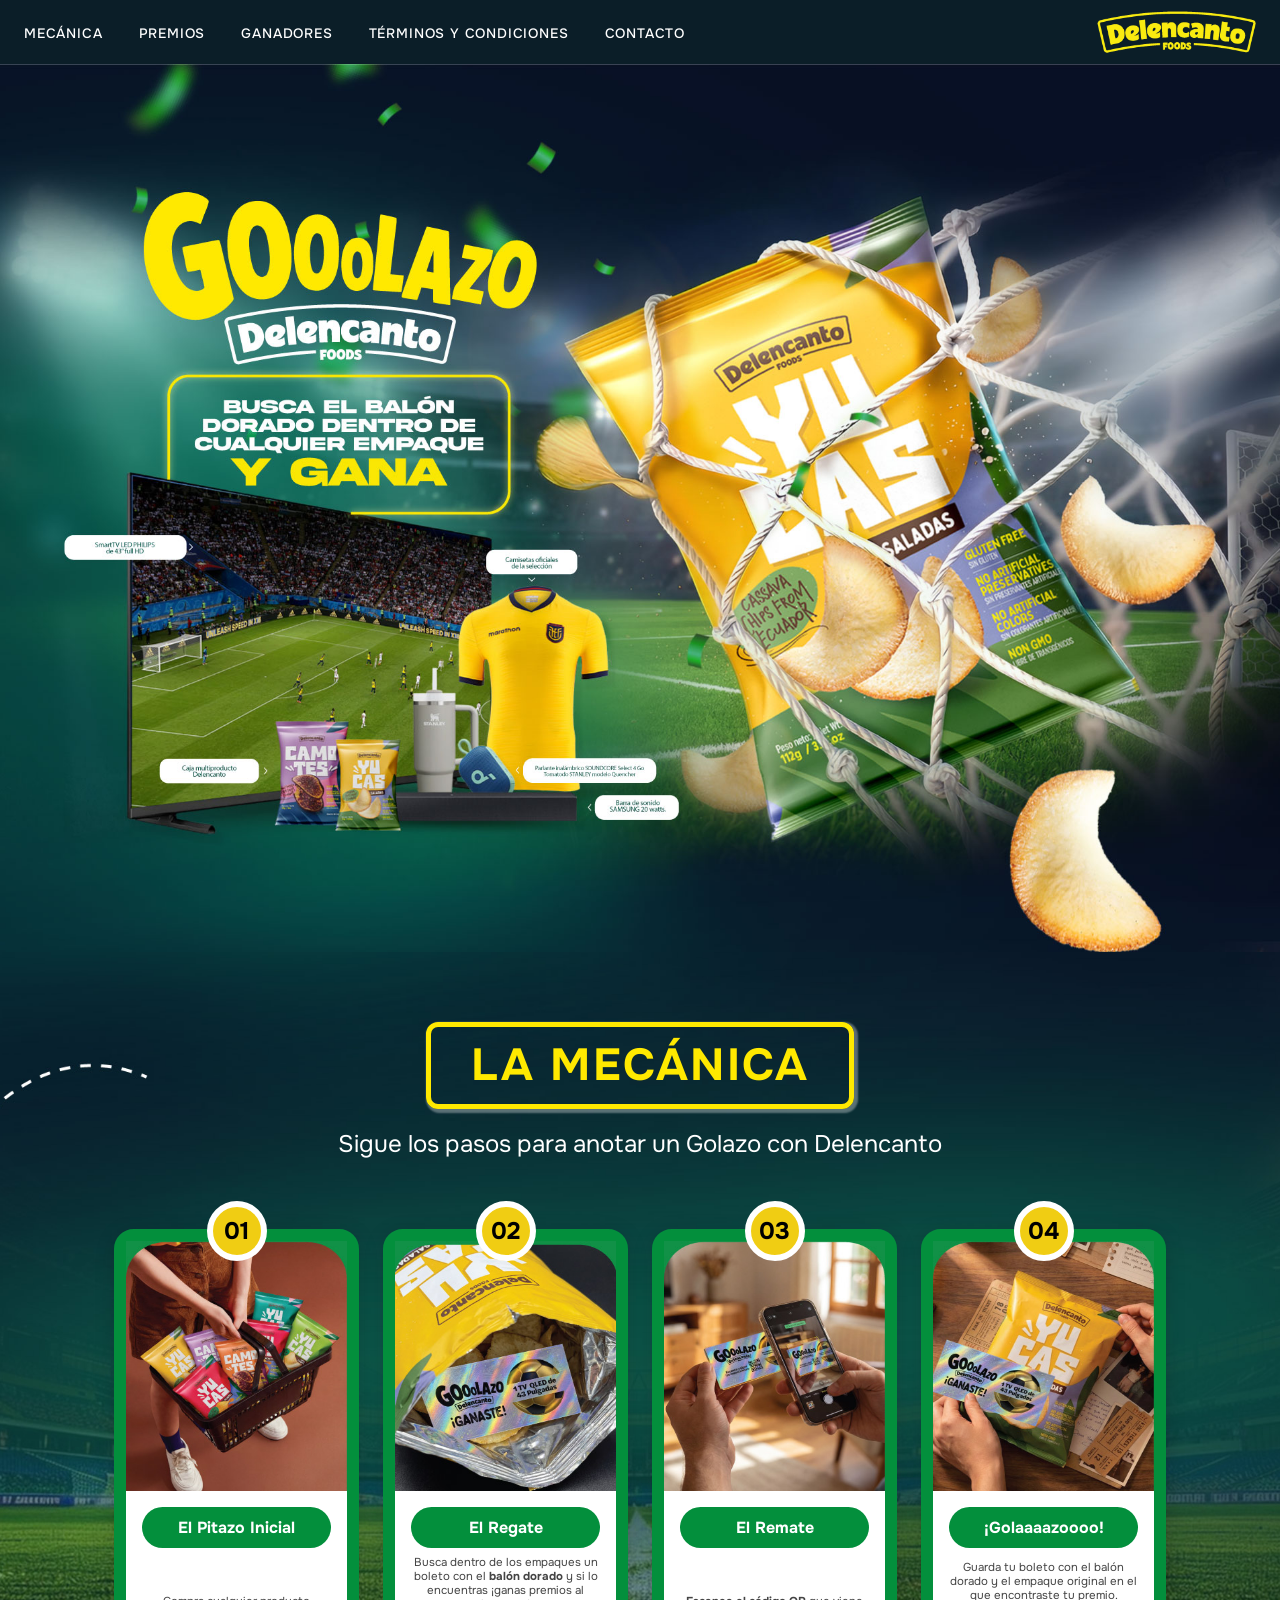
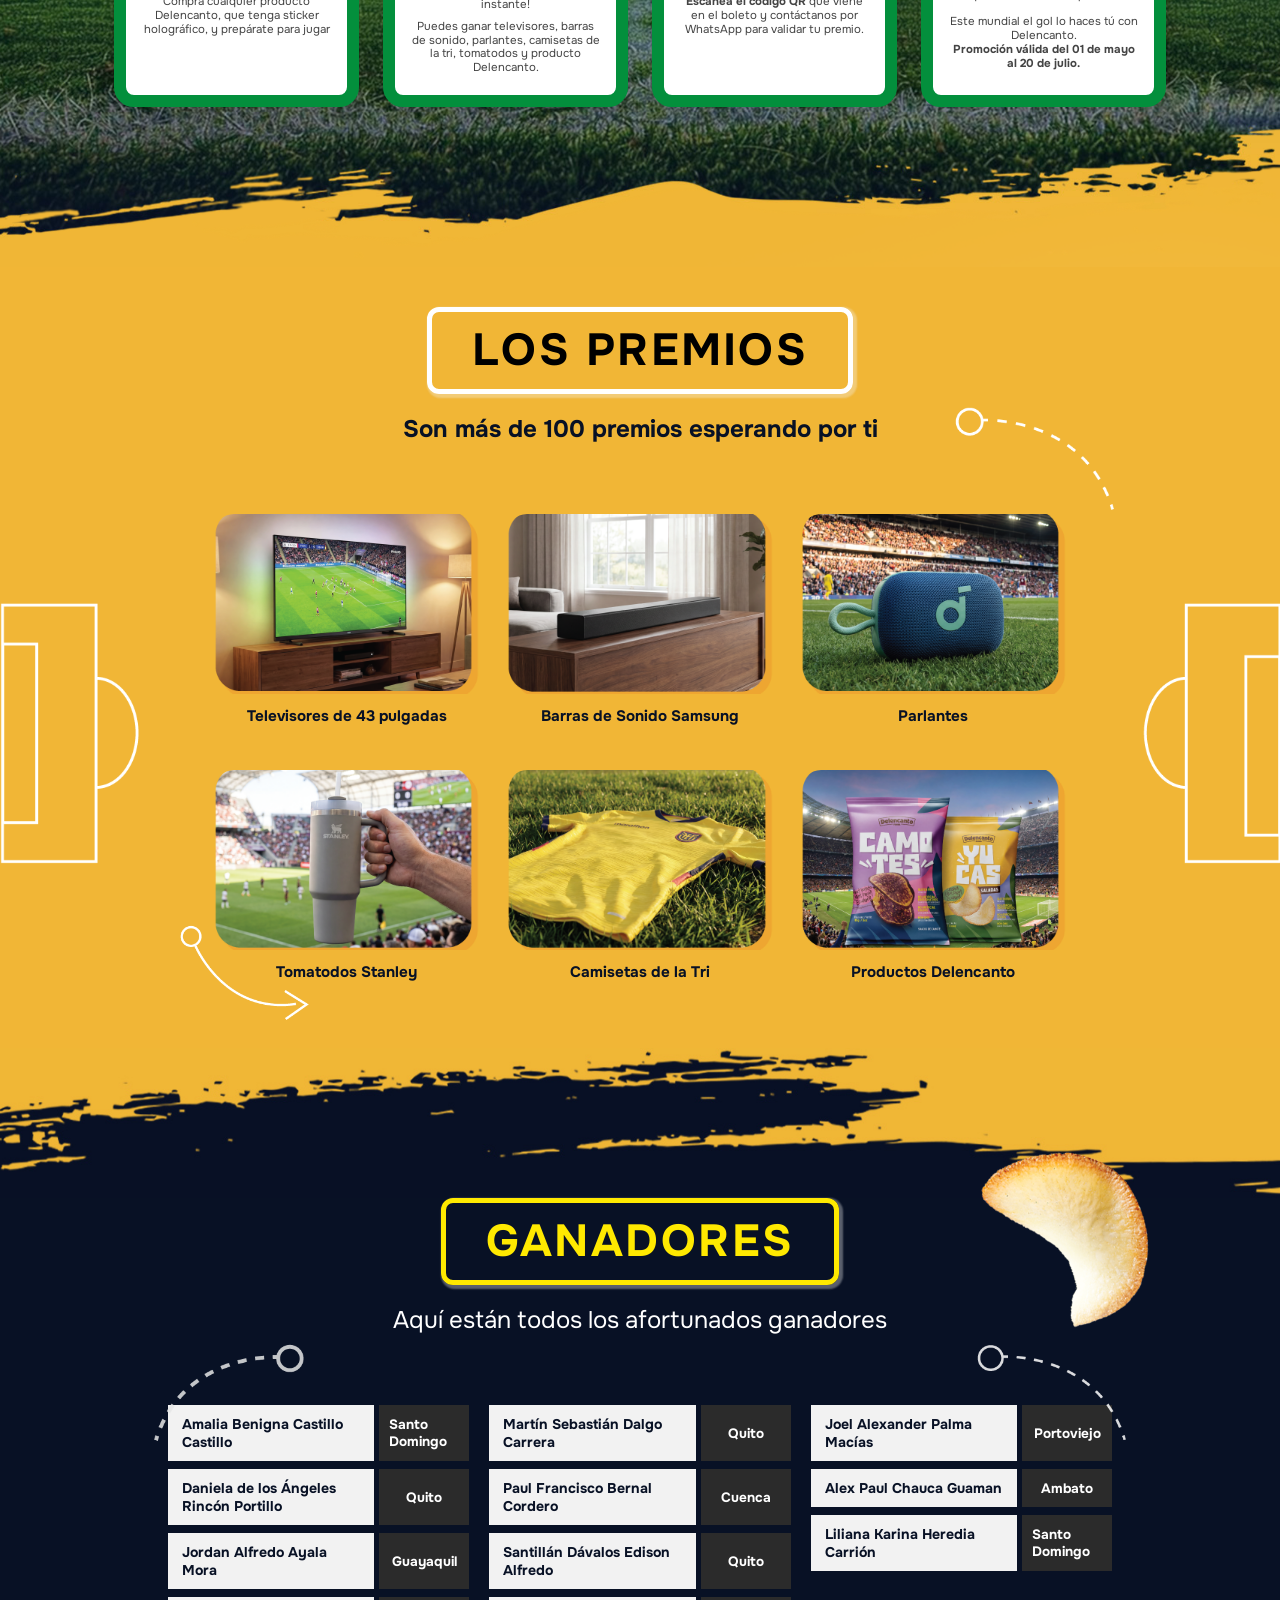
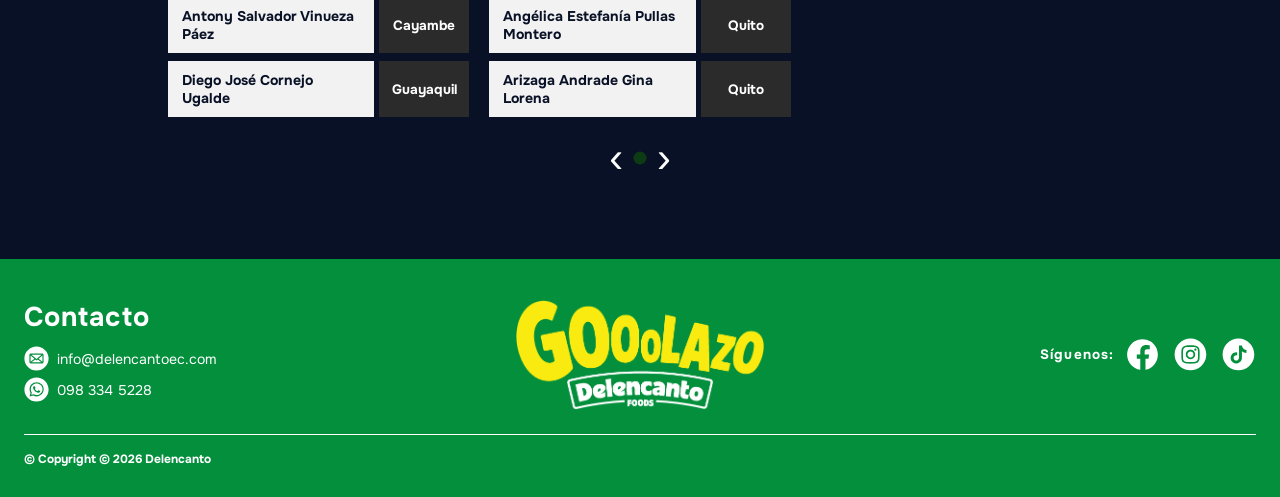
==== commit 1330bd7c: "Ganadores ready" ====
--- a/index.html
+++ b/index.html
@@ -29,7 +29,7 @@
         <ul class="nav-links">
           <li><a href="#mecanica">Mecánica</a></li>
           <li><a href="#premios">Premios</a></li>
-          <!-- <li><a href="#ganadores">Ganadores</a></li> -->
+          <li><a href="#ganadores">Ganadores</a></li>
           <li><a href="terminos.html">Términos y Condiciones</a></li>
           <li><a href="https://wa.me/593983345228" target="_blank" rel="noopener noreferrer">Contacto</a></li>
         </ul>
@@ -48,7 +48,7 @@
     <nav id="mobile-nav" class="mobile-nav" aria-label="Menú móvil">
       <a href="#mecanica">Mecánica</a>
       <a href="#premios">Premios</a>
-    <!--  <a href="#ganadores">Ganadores</a> -->
+      <a href="#ganadores">Ganadores</a>
       <a href="terminos.html">Términos y Condiciones</a>
       <a href="https://wa.me/593983345228" target="_blank" rel="noopener noreferrer">Contacto</a>
     </nav>
--- a/css/styles.css
+++ b/css/styles.css
@@ -61,7 +61,7 @@
    Ganadores Hide
    ============================================================ */
 
-.brush-divider.ganadores-section, .ganadores.ganadores-section { display: none; }
+/** .brush-divider.ganadores-section, .ganadores.ganadores-section { display: none; } */
 
 
 /* ============================================================
@@ -367,8 +367,8 @@
   background-repeat: repeat-x;
   background-size: cover;
   background-position: center;
-  /** padding: 40px 0 200px;  Poner de vuelta cuando vuelva seccion ganadores */
-  padding: 40px 0 90px;
+  padding: 40px 0 200px; 
+  /** padding: 40px 0 90px; esconder al ocultar Ganadores */
   overflow: unset;
 }
 .premios::before {
@@ -404,8 +404,8 @@
   pointer-events: none;
 }
 .arrow-deco-tr { top: 15%; right: 13%; width: 160px; }
-/* .arrow-deco-bl { bottom: 19%; left: 14%; width: 130px; } Poner de vuelta al mostrar Ganadores */
-.arrow-deco-bl { bottom: 7%; left: 13%; width: 130px; } 
+.arrow-deco-bl { bottom: 19%; left: 14%; width: 130px; }
+/* .arrow-deco-bl { bottom: 7%; left: 13%; width: 130px; }  Esconder al ocultar Ganadores */
 
 /* Decorative potato – mobile only */
 .premios-papa {
@@ -497,12 +497,12 @@
 }
 .ganadores-arrow-left {
   left: 12%;
-  top: 35%;
+  top: 31%;
   transform: translateY(-60%);
 }
 .ganadores-arrow-right {
   right: 12%;
-  top: 35%;
+  top: 31%;
   transform: translateY(-60%);
 }
 
@@ -552,10 +552,10 @@
 .winner-city {
   background: #2b2b2b;
   color: var(--white);
-  padding: 10px 0;
+  padding: 10px;
   font-size: 0.85rem;
   font-weight: 700;
-  white-space: nowrap;
+  white-space: wrap;
   width: 90px;
   flex-shrink: 0;
   display: flex;
@@ -919,8 +919,8 @@
   .step-image { height: 225px; }
   
   .premios {
-     /** padding: 40px 0 150px;  Poner de vuelta cuando vuelva seccion ganadores */
-    padding: 40px 0 60px;
+    padding: 40px 0 150px;
+    /** padding: 40px 0 60px; esconder al ocultar Ganadores */
   }
 
   .premios-carousel-wrapper {
@@ -941,14 +941,14 @@
   }
 
   .arrow-deco-tr {
-  /**  top: 27%; Poner de vuelta cuando vuelva seccion ganadores */
-  top: 30%;
+  top: 27%; 
+  /** top: 30%; esconder al ocultar Ganadores */
   right: 4%;
   width: 80px;
 }
 .arrow-deco-bl {
-  /**   bottom: 23%;  Poner de vuelta cuando vuelva seccion ganadores */
-  bottom: 13%;
+  bottom: 23%;
+  /**  bottom: 13%; esconder al ocultar Ganadores */
   left: 4%;
   width: 80px;
 }
